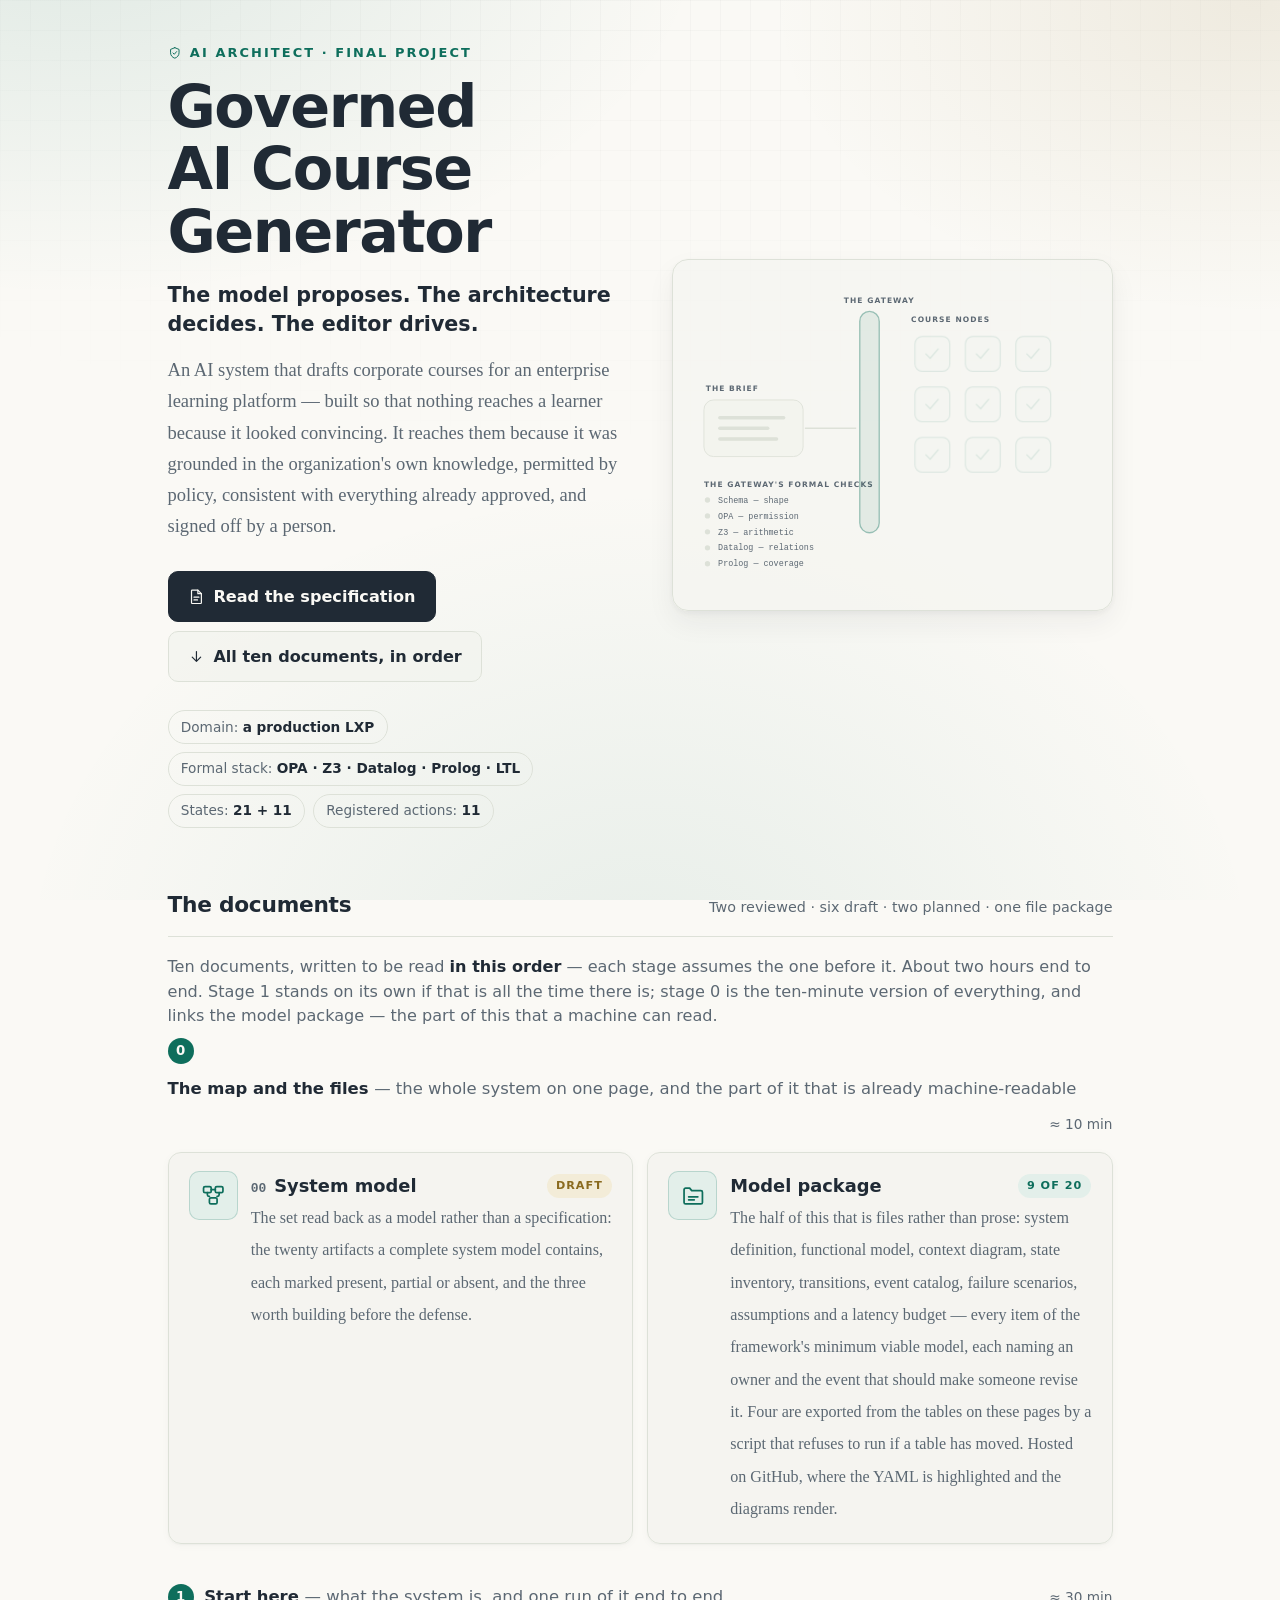
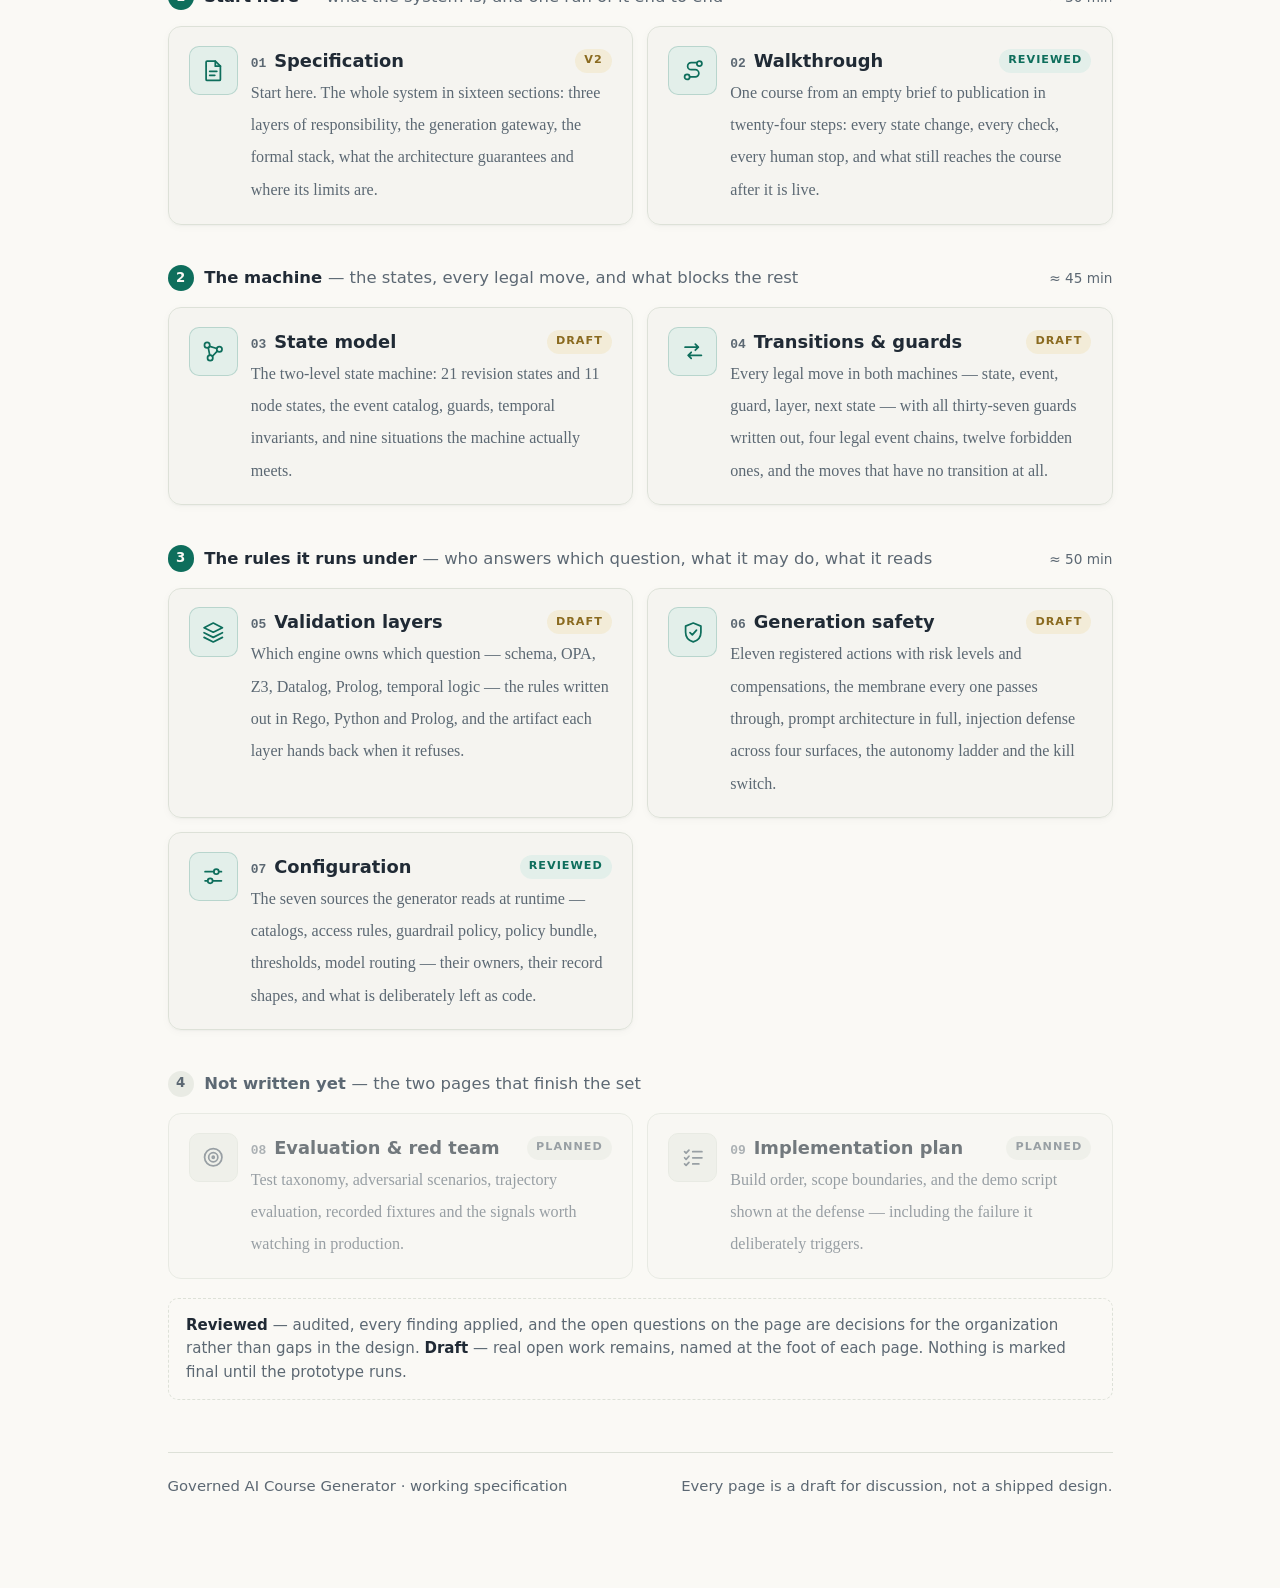
==== index.html @ 716f3899 "feat: complete the minimum viable system model Rewrites the two artifacts that answered the wrong qu" ====
<!doctype html>
<html lang="en">
<head>
<meta charset="utf-8">
<meta name="viewport" content="width=device-width, initial-scale=1">
<title>Governed AI Course Generator</title>
<meta name="description" content="A governed AI course generator for an enterprise learning platform. The model proposes, the architecture decides, the editor drives — specification, state model, validation layers and generation safety.">
<meta property="og:title" content="Governed AI Course Generator">
<meta property="og:description" content="The model proposes. The architecture decides. The editor drives.">
<meta property="og:type" content="website">
<link rel="icon" href="data:image/svg+xml,<svg xmlns=%22http://www.w3.org/2000/svg%22 viewBox=%220 0 100 100%22><text y=%22.9em%22 font-size=%2290%22>&#128737;</text></svg>">
<link rel="stylesheet" href="spec.css?v=3">
</head>
<body>

<svg class="sprite" aria-hidden="true" focusable="false" xmlns="http://www.w3.org/2000/svg">
  <defs>
    <symbol id="i-spec" viewBox="0 0 24 24"><path d="M6 3h8l5 5v13a1 1 0 0 1-1 1H6a1 1 0 0 1-1-1V4a1 1 0 0 1 1-1z"/><path d="M14 3v5h5"/><path d="M8.5 13h7M8.5 17h5"/></symbol>
    <symbol id="i-states" viewBox="0 0 24 24"><circle cx="6" cy="6" r="2.6"/><circle cx="18" cy="10" r="2.6"/><circle cx="9" cy="18.5" r="2.6"/><path d="M8.5 7.3 15.5 9.3M7.1 8.5l1.5 7.5M15.9 11.9 11.2 16.9"/></symbol>
    <symbol id="i-walk" viewBox="0 0 24 24"><circle cx="6" cy="18.5" r="2.5"/><circle cx="18" cy="5.5" r="2.5"/><path d="M8.5 18.5H14a3.5 3.5 0 0 0 0-7h-4a3.5 3.5 0 0 1 0-7h5.5"/></symbol>
    <symbol id="i-config" viewBox="0 0 24 24"><path d="M4 7.5h8.5M17.5 7.5H20M4 16.5h2.5M11.5 16.5H20"/><circle cx="15" cy="7.5" r="2.4"/><circle cx="9" cy="16.5" r="2.4"/></symbol>
    <symbol id="i-transitions" viewBox="0 0 24 24"><path d="M4 8h13M14 5l3 3-3 3"/><path d="M20 16H7M10 13l-3 3 3 3"/></symbol>
    <symbol id="i-layers" viewBox="0 0 24 24"><path d="M12 3 3 7.5l9 4.5 9-4.5L12 3z"/><path d="m3 12.5 9 4.5 9-4.5"/><path d="m3 17 9 4.5 9-4.5"/></symbol>
    <symbol id="i-safety" viewBox="0 0 24 24"><path d="M12 3l7.5 3v6c0 4.5-3.1 8.2-7.5 9.5C7.6 20.2 4.5 16.5 4.5 12V6L12 3z"/><path d="m8.8 12.3 2.3 2.3 4.1-4.7"/></symbol>
    <symbol id="i-eval" viewBox="0 0 24 24"><circle cx="12" cy="12" r="8.5"/><circle cx="12" cy="12" r="4.5"/><circle cx="12" cy="12" r="1"/></symbol>
    <symbol id="i-model" viewBox="0 0 24 24"><rect x="2.5" y="3.5" width="7.5" height="6" rx="1.5"/><rect x="14" y="3.5" width="7.5" height="6" rx="1.5"/><rect x="8.25" y="14.5" width="7.5" height="6" rx="1.5"/><path d="M10 6.5h4M6.25 9.5v2a1.5 1.5 0 0 0 1.5 1.5h.5M17.75 9.5v2a1.5 1.5 0 0 1-1.5 1.5h-.5"/></symbol>
    <symbol id="i-package" viewBox="0 0 24 24"><path d="M3 6.5a1.5 1.5 0 0 1 1.5-1.5h4l2 2.5h9a1.5 1.5 0 0 1 1.5 1.5v10a1.5 1.5 0 0 1-1.5 1.5h-15A1.5 1.5 0 0 1 3 19z"/><path d="M7.5 13.5h9M7.5 16.5h5.5"/></symbol>
    <symbol id="i-plan" viewBox="0 0 24 24"><path d="M3.5 6.5 5 8l2.8-3M3.5 12.5 5 14l2.8-3M3.5 18.5 5 20l2.8-3"/><path d="M11.5 6.5h9M11.5 12.5h9M11.5 18.5h6"/></symbol>
    <symbol id="i-home" viewBox="0 0 24 24"><path d="M4 10.5 12 4l8 6.5"/><path d="M6.5 9.6V20h11V9.6"/></symbol>
    <symbol id="i-toc" viewBox="0 0 24 24"><path d="M4 6h16M4 12h16M4 18h10"/></symbol>
    <symbol id="i-copy" viewBox="0 0 24 24"><rect x="9" y="9" width="11" height="11" rx="2"/><path d="M5 15H4a1 1 0 0 1-1-1V4a1 1 0 0 1 1-1h10a1 1 0 0 1 1 1v1"/></symbol>
    <symbol id="i-link" viewBox="0 0 24 24"><path d="M10 13.5a4 4 0 0 0 5.7 0l2.6-2.6a4 4 0 0 0-5.7-5.7l-1.5 1.5"/><path d="M14 10.5a4 4 0 0 0-5.7 0l-2.6 2.6a4 4 0 0 0 5.7 5.7l1.5-1.5"/></symbol>
    <symbol id="i-expand" viewBox="0 0 24 24"><path d="M9 4H4v5M15 4h5v5M15 20h5v-5M9 20H4v-5"/></symbol>
    <symbol id="i-close" viewBox="0 0 24 24"><path d="M6 6l12 12M18 6L6 18"/></symbol>
    <symbol id="i-top" viewBox="0 0 24 24"><path d="M12 19V6M6 12l6-6 6 6"/></symbol>
    <symbol id="i-down" viewBox="0 0 24 24"><path d="M12 5v14M6 13l6 6 6-6"/></symbol>
  </defs>
</svg>

<div class="progress" role="presentation"></div>
<button type="button" class="to-top" aria-label="Back to top"><svg class="ico" aria-hidden="true"><use href="#i-top"></use></svg></button>

<div class="cover">

  <div class="cover-hero">
    <div>
      <div class="cover-eyebrow"><svg class="ico" aria-hidden="true"><use href="#i-safety"></use></svg> AI Architect · Final project</div>
      <h1>Governed AI Course Generator</h1>
      <p class="cover-lede">The model proposes. The architecture decides. The editor drives.</p>
      <p class="cover-sub">An AI system that drafts corporate courses for an enterprise learning platform — built so that nothing reaches a learner because it looked convincing. It reaches them because it was grounded in the organization's own knowledge, permitted by policy, consistent with everything already approved, and signed off by a person.</p>

      <div class="cta-row">
        <a class="cta primary" href="specification.html">
          <svg class="ico" aria-hidden="true"><use href="#i-spec"></use></svg>
          Read the specification
        </a>
        <a class="cta" href="#documents">
          <svg class="ico" aria-hidden="true"><use href="#i-down"></use></svg>
          All ten documents, in order
        </a>
      </div>

      <div class="cover-facts">
        <span>Domain: <b>a production LXP</b></span>
        <span>Formal stack: <b>OPA · Z3 · Datalog · Prolog · LTL</b></span>
        <span>States: <b>21 + 11</b></span>
        <span>Registered actions: <b>11</b></span>
      </div>
    </div>

    <!-- The system in one picture: a brief crosses the generation gateway,
         nine nodes resolve, a person signs, the course ships. The second
         pulse is a refusal bouncing off the gateway — in a governed system
         that is the normal case, not the exception. -->
    <div class="stage">
      <svg viewBox="0 0 460 360" role="img" aria-label="A brief passes through the generation gateway; nine course nodes are checked and approved; an editor signs off and the course is published. A second request is refused at the gateway and turned back.">

        <text class="s-label" x="20" y="130">The brief</text>
        <rect class="s-panel" x="18" y="140" width="112" height="64" rx="11"/>
        <rect class="s-rule" x="34" y="158" width="76" height="4" rx="2"/>
        <rect class="s-rule" x="34" y="170" width="58" height="4" rx="2"/>
        <rect class="s-rule" x="34" y="182" width="68" height="4" rx="2"/>

        <path class="s-line" d="M132 172 H190"/>

        <text class="s-label" x="18" y="238">The gateway's formal checks</text>
        <g class="checks">
          <circle class="chk-dot" cx="22" cy="253" r="3" style="animation-delay:0s"/>
          <text class="s-item" x="34" y="256">Schema — shape</text>
          <circle class="chk-dot" cx="22" cy="271" r="3" style="animation-delay:.12s"/>
          <text class="s-item" x="34" y="274">OPA — permission</text>
          <circle class="chk-dot" cx="22" cy="289" r="3" style="animation-delay:.24s"/>
          <text class="s-item" x="34" y="292">Z3 — arithmetic</text>
          <circle class="chk-dot" cx="22" cy="307" r="3" style="animation-delay:.36s"/>
          <text class="s-item" x="34" y="310">Datalog — relations</text>
          <circle class="chk-dot" cx="22" cy="325" r="3" style="animation-delay:.48s"/>
          <text class="s-item" x="34" y="328">Prolog — coverage</text>
        </g>

        <text class="s-label" x="176" y="30">The gateway</text>
        <rect class="membrane" x="194" y="40" width="22" height="250" rx="11"/>
        <rect class="scan" x="197" y="43" width="16" height="32" rx="8"/>
        <rect class="refuse-flash" x="194" y="40" width="22" height="250" rx="11"/>
        <circle class="pulse" cx="136" cy="172" r="5"/>
        <circle class="pulse-back" cx="136" cy="172" r="5"/>

        <text class="s-label" x="252" y="52">Course nodes</text>

        <g class="node" style="animation-delay:0s">
          <rect class="cell" x="252" y="64" width="48" height="48" rx="10"/>
          <path class="tick-mark" d="M267 88 l6 6 l11 -13"/>
        </g>
        <g class="node" style="animation-delay:.22s">
          <rect class="cell" x="309" y="64" width="48" height="48" rx="10"/>
          <path class="tick-mark" d="M324 88 l6 6 l11 -13"/>
        </g>
        <g class="node" style="animation-delay:.44s">
          <rect class="cell" x="366" y="64" width="48" height="48" rx="10"/>
          <path class="tick-mark" d="M381 88 l6 6 l11 -13"/>
        </g>
        <g class="node" style="animation-delay:.66s">
          <rect class="cell" x="252" y="121" width="48" height="48" rx="10"/>
          <path class="tick-mark" d="M267 145 l6 6 l11 -13"/>
        </g>
        <g class="node" style="animation-delay:.88s">
          <rect class="cell" x="309" y="121" width="48" height="48" rx="10"/>
          <path class="tick-mark" d="M324 145 l6 6 l11 -13"/>
        </g>
        <g class="node" style="animation-delay:1.1s">
          <rect class="cell" x="366" y="121" width="48" height="48" rx="10"/>
          <path class="tick-mark" d="M381 145 l6 6 l11 -13"/>
        </g>
        <g class="node" style="animation-delay:1.32s">
          <rect class="cell" x="252" y="178" width="48" height="48" rx="10"/>
          <path class="tick-mark" d="M267 202 l6 6 l11 -13"/>
        </g>
        <g class="node" style="animation-delay:1.54s">
          <rect class="cell" x="309" y="178" width="48" height="48" rx="10"/>
          <path class="tick-mark" d="M324 202 l6 6 l11 -13"/>
        </g>
        <g class="node" style="animation-delay:1.76s">
          <rect class="cell" x="366" y="178" width="48" height="48" rx="10"/>
          <path class="tick-mark" d="M381 202 l6 6 l11 -13"/>
        </g>

        <g class="signoff">
          <rect class="cell wait" x="252" y="246" width="140" height="30" rx="10"/>
          <path class="wait-mark" d="M267 261 h11"/>
          <text class="s-label" x="286" y="264" style="fill:#8A6A1F">Editor signs</text>
        </g>

        <g class="shipped">
          <rect class="pill" x="252" y="292" width="164" height="34" rx="17"/>
          <text class="pill-text" x="276" y="314">PUBLISHED</text>
        </g>
      </svg>
    </div>
  </div>

  <div class="cover-menu" id="documents">
    <div class="menu-head">
      <h2>The documents</h2>
      <span class="count">Two reviewed · six draft · two planned · one file package</span>
    </div>

    <p class="menu-intro">
      Ten documents, written to be read <b>in this order</b> — each stage assumes the
      one before it. About two hours end to end. Stage&nbsp;1 stands on its own if that
      is all the time there is; stage&nbsp;0 is the ten-minute version of everything, and
      links the model package — the part of this that a machine can read.
    </p>

    <div class="menu-grid">
      <div class="stage-head">
        <span class="sh-n">0</span>
        <span class="sh-t">The map and the files <em>— the whole system on one page, and the part of it that is already machine-readable</em></span>
        <span class="sh-time">≈ 10 min</span>
      </div>

      <a class="menu-card" href="modeling.html">
        <span class="mk-icon"><svg class="ico" aria-hidden="true"><use href="#i-model"></use></svg></span>
        <span>
          <span class="mk-title"><span class="mk-name"><span class="mk-n">00</span>System model</span> <span class="status draft">draft</span></span>
          <span class="mk-desc">The set read back as a model rather than a specification: the twenty artifacts a complete system model contains, each marked present, partial or absent, and the three worth building before the defense.</span>
        </span>
      </a>


      <a class="menu-card" href="https://github.com/Magru/governed-ai-course-generator/tree/main/model">
        <span class="mk-icon"><svg class="ico" aria-hidden="true"><use href="#i-package"></use></svg></span>
        <span>
          <span class="mk-title"><span class="mk-name">Model package</span> <span class="status reviewed">9 of 20</span></span>
          <span class="mk-desc">The half of this that is files rather than prose: system definition, functional model, context diagram, state inventory, transitions, event catalog, failure scenarios, assumptions and a latency budget — every item of the framework's minimum viable model, each naming an owner and the event that should make someone revise it. Four are exported from the tables on these pages by a script that refuses to run if a table has moved. Hosted on GitHub, where the YAML is highlighted and the diagrams render.</span>
        </span>
      </a>

      <div class="stage-head">
        <span class="sh-n">1</span>
        <span class="sh-t">Start here <em>— what the system is, and one run of it end to end</em></span>
        <span class="sh-time">≈ 30 min</span>
      </div>

      <a class="menu-card" href="specification.html">
        <span class="mk-icon"><svg class="ico" aria-hidden="true"><use href="#i-spec"></use></svg></span>
        <span>
          <span class="mk-title"><span class="mk-name"><span class="mk-n">01</span>Specification</span> <span class="status draft">v2</span></span>
          <span class="mk-desc">Start here. The whole system in sixteen sections: three layers of responsibility, the generation gateway, the formal stack, what the architecture guarantees and where its limits are.</span>
        </span>
      </a>

      <a class="menu-card" href="walkthrough.html">
        <span class="mk-icon"><svg class="ico" aria-hidden="true"><use href="#i-walk"></use></svg></span>
        <span>
          <span class="mk-title"><span class="mk-name"><span class="mk-n">02</span>Walkthrough</span> <span class="status reviewed">reviewed</span></span>
          <span class="mk-desc">One course from an empty brief to publication in twenty-four steps: every state change, every check, every human stop, and what still reaches the course after it is live.</span>
        </span>
      </a>

      <div class="stage-head">
        <span class="sh-n">2</span>
        <span class="sh-t">The machine <em>— the states, every legal move, and what blocks the rest</em></span>
        <span class="sh-time">≈ 45 min</span>
      </div>

      <a class="menu-card" href="states.html">
        <span class="mk-icon"><svg class="ico" aria-hidden="true"><use href="#i-states"></use></svg></span>
        <span>
          <span class="mk-title"><span class="mk-name"><span class="mk-n">03</span>State model</span> <span class="status draft">draft</span></span>
          <span class="mk-desc">The two-level state machine: 21 revision states and 11 node states, the event catalog, guards, temporal invariants, and nine situations the machine actually meets.</span>
        </span>
      </a>

      <a class="menu-card" href="transitions.html">
        <span class="mk-icon"><svg class="ico" aria-hidden="true"><use href="#i-transitions"></use></svg></span>
        <span>
          <span class="mk-title"><span class="mk-name"><span class="mk-n">04</span>Transitions &amp; guards</span> <span class="status draft">draft</span></span>
          <span class="mk-desc">Every legal move in both machines — state, event, guard, layer, next state — with all thirty-seven guards written out, four legal event chains, twelve forbidden ones, and the moves that have no transition at all.</span>
        </span>
      </a>

      <div class="stage-head">
        <span class="sh-n">3</span>
        <span class="sh-t">The rules it runs under <em>— who answers which question, what it may do, what it reads</em></span>
        <span class="sh-time">≈ 50 min</span>
      </div>

      <a class="menu-card" href="layers.html">
        <span class="mk-icon"><svg class="ico" aria-hidden="true"><use href="#i-layers"></use></svg></span>
        <span>
          <span class="mk-title"><span class="mk-name"><span class="mk-n">05</span>Validation layers</span> <span class="status draft">draft</span></span>
          <span class="mk-desc">Which engine owns which question — schema, OPA, Z3, Datalog, Prolog, temporal logic — the rules written out in Rego, Python and Prolog, and the artifact each layer hands back when it refuses.</span>
        </span>
      </a>

      <a class="menu-card" href="safety.html">
        <span class="mk-icon"><svg class="ico" aria-hidden="true"><use href="#i-safety"></use></svg></span>
        <span>
          <span class="mk-title"><span class="mk-name"><span class="mk-n">06</span>Generation safety</span> <span class="status draft">draft</span></span>
          <span class="mk-desc">Eleven registered actions with risk levels and compensations, the membrane every one passes through, prompt architecture in full, injection defense across four surfaces, the autonomy ladder and the kill switch.</span>
        </span>
      </a>

      <a class="menu-card" href="configuration.html">
        <span class="mk-icon"><svg class="ico" aria-hidden="true"><use href="#i-config"></use></svg></span>
        <span>
          <span class="mk-title"><span class="mk-name"><span class="mk-n">07</span>Configuration</span> <span class="status reviewed">reviewed</span></span>
          <span class="mk-desc">The seven sources the generator reads at runtime — catalogs, access rules, guardrail policy, policy bundle, thresholds, model routing — their owners, their record shapes, and what is deliberately left as code.</span>
        </span>
      </a>

      <div class="stage-head later">
        <span class="sh-n">4</span>
        <span class="sh-t">Not written yet <em>— the two pages that finish the set</em></span>
      </div>

      <div class="menu-card soon">
        <span class="mk-icon"><svg class="ico" aria-hidden="true"><use href="#i-eval"></use></svg></span>
        <span>
          <span class="mk-title"><span class="mk-name"><span class="mk-n">08</span>Evaluation &amp; red team</span> <span class="status planned">planned</span></span>
          <span class="mk-desc">Test taxonomy, adversarial scenarios, trajectory evaluation, recorded fixtures and the signals worth watching in production.</span>
        </span>
      </div>

      <div class="menu-card soon">
        <span class="mk-icon"><svg class="ico" aria-hidden="true"><use href="#i-plan"></use></svg></span>
        <span>
          <span class="mk-title"><span class="mk-name"><span class="mk-n">09</span>Implementation plan</span> <span class="status planned">planned</span></span>
          <span class="mk-desc">Build order, scope boundaries, and the demo script shown at the defense — including the failure it deliberately triggers.</span>
        </span>
      </div>
    </div>

    <p class="menu-legend">
      <b>Reviewed</b> — audited, every finding applied, and the open questions on the page
      are decisions for the organization rather than gaps in the design.
      <b>Draft</b> — real open work remains, named at the foot of each page.
      Nothing is marked final until the prototype runs.
    </p>

    <p class="cover-foot">
      <span>Governed AI Course Generator · working specification</span>
      <span>Every page is a draft for discussion, not a shipped design.</span>
    </p>
  </div>

</div>

<script src="spec.js?v=3" defer></script>
</body>
</html>
---- spec.css ----
/* ===========================================================================
   Governed AI Course Generator — shared stylesheet for the specification set.

   One file for every page in the series. Page-specific rules stay in the
   inline <style> block each page carries in its body: that block comes after
   this file in document order, so it still wins on the cascade.

   Deliberately single-theme: these documents always render light (paper).
   =========================================================================== */

:root, :root[data-theme="dark"], :root[data-theme="light"] {
  color-scheme: light;

  --paper: #FAF9F5;
  --ink: #202A35;
  --muted: #5C6873;
  --hairline: #DDE1D8;
  --accent: #0E6E5C;
  --accent-soft: #E3EFEA;
  --blocked: #A6512B;
  --blocked-soft: #F4E7DD;
  --hitl: #8A6A1F;
  --hitl-soft: #F3ECD8;
  --panel: #F2F3EE;
  --code-bg: #EDEFE8;
  --diagram-bg: #F4F5F0;

  --sans: "Avenir Next", "Segoe UI", -apple-system, system-ui, sans-serif;
  --serif: Charter, "Bitstream Charter", "Iowan Old Style", Georgia, serif;
  --mono: ui-monospace, "SF Mono", Menlo, Consolas, monospace;

  /* Prose measure stays near 90 characters — widening it further would make
     reading worse, not better. What actually gains room is --wide, which
     tables, diagrams and code blocks bleed out to. */
  --measure: 47rem;
  --wide: 47rem;
  --shadow-sm: 0 1px 2px rgba(32, 42, 53, 0.04), 0 2px 8px rgba(32, 42, 53, 0.03);
  --shadow-md: 0 2px 6px rgba(32, 42, 53, 0.05), 0 12px 28px rgba(32, 42, 53, 0.06);
}

@media (min-width: 1120px) { :root { --wide: 54rem; } }
@media (min-width: 1500px) { :root { --wide: 60rem; } }

/* One lever raises every rem-sized rule on the page, including the
   page-specific blocks this file does not own. */
html { font-size: 17.5px; scroll-behavior: smooth; }
@media (max-width: 720px) { html { font-size: 16.5px; } }
@media (prefers-reduced-motion: reduce) { html { scroll-behavior: auto; } }

body {
  background: var(--paper);
  color: var(--ink);
  font-family: var(--serif);
  font-size: 1.1rem;
  line-height: 1.68;
  margin: 0;
  -webkit-font-smoothing: antialiased;
}

/* ---- page background --------------------------------------------------- */
/* Two fixed pseudo-elements rather than background-attachment: fixed, which
   repaints the whole gradient stack on every scroll frame. */
body::before {
  content: ""; position: fixed; inset: 0; z-index: -2; pointer-events: none;
  background:
    radial-gradient(58rem 34rem at 6% -8%,  rgba(14, 110, 92, 0.11), transparent 62%),
    radial-gradient(46rem 30rem at 98% 0%,  rgba(138, 106, 31, 0.10), transparent 60%),
    radial-gradient(54rem 42rem at 50% 108%, rgba(14, 110, 92, 0.08), transparent 66%),
    var(--paper);
}
body::after {
  content: ""; position: fixed; inset: 0; z-index: -1; pointer-events: none;
  background-image:
    linear-gradient(rgba(32, 42, 53, 0.030) 1px, transparent 1px),
    linear-gradient(90deg, rgba(32, 42, 53, 0.030) 1px, transparent 1px);
  background-size: 30px 30px;
  -webkit-mask-image: radial-gradient(120% 78% at 50% -6%, #000 0%, transparent 74%);
  mask-image: radial-gradient(120% 78% at 50% -6%, #000 0%, transparent 74%);
}

/* ---- layout ------------------------------------------------------------ */
.wrap { max-width: var(--measure); margin: 0 auto; padding: 2.2rem 1.4rem 6rem; }

/* .wrap-wide is left as a plain section — see the bleed rule at the end of
   this file for how tables and diagrams get their extra room. */

h1, h2, h3, .sans { font-family: var(--sans); }
h1 { font-size: 2.5rem; font-weight: 700; letter-spacing: -0.02em; line-height: 1.12; margin: 0.7rem 0 1rem; text-wrap: balance; }
h2 { font-size: 1.5rem; font-weight: 650; letter-spacing: -0.012em; margin: 0 0 1rem; text-wrap: balance; }
h3 { font-size: 1.1rem; font-weight: 650; margin: 1.6rem 0 0.55rem; }
p { margin: 0 0 1.05rem; }
section { margin-top: 3.6rem; }
section[id] { scroll-margin-top: 4rem; }

.eyebrow {
  font-family: var(--sans);
  font-size: 0.74rem; font-weight: 650; letter-spacing: 0.14em; text-transform: uppercase;
  color: var(--accent); margin-bottom: 0.45rem;
  display: flex; align-items: center; gap: 0.45rem;
}
.kicker { color: var(--muted); font-size: 1.12rem; margin-bottom: 1.5rem; }

.meta-row { display: flex; flex-wrap: wrap; gap: 0.5rem; margin: 1.4rem 0 0; }
.meta-chip {
  font-family: var(--sans);
  font-size: 0.8rem; font-weight: 550; color: var(--muted);
  border: 1px solid var(--hairline); border-radius: 999px; padding: 0.32rem 0.8rem;
  background: rgba(242, 243, 238, 0.78);
}
.meta-chip b { color: var(--ink); font-weight: 650; }

.thesis {
  border-left: 3px solid var(--accent);
  background: var(--accent-soft);
  padding: 1rem 1.2rem; border-radius: 0 10px 10px 0;
  margin: 1.5rem 0;
  box-shadow: var(--shadow-sm);
}
.thesis p { margin: 0; }
.thesis p + p { margin-top: 0.65rem; }
.thesis.warn { border-left-color: var(--blocked); background: var(--blocked-soft); }

/* ---- icons ------------------------------------------------------------- */
.sprite { position: absolute; width: 0; height: 0; overflow: hidden; }
.ico {
  width: 1.05em; height: 1.05em; flex: none;
  fill: none; stroke: currentColor; stroke-width: 1.7;
  stroke-linecap: round; stroke-linejoin: round;
  vertical-align: -0.14em;
}
.ico-lg { width: 1.5rem; height: 1.5rem; stroke-width: 1.5; }

/* ---- series navigation ------------------------------------------------- */
/* Sticky on every width: it is the primary way between the eight documents. */
.series {
  position: sticky; top: 0; z-index: 30;
  display: flex; flex-wrap: wrap; gap: 0.25rem; align-items: center;
  font-family: var(--sans); font-size: 0.8rem;
  /* Tracks the widened content column rather than the prose column, so the
     bar is never visibly narrower than the tables underneath it. */
  width: var(--wide);
  margin: -2.2rem calc((var(--measure) - var(--wide)) / 2) 2rem;
  padding: 0.55rem 1rem;
  border-bottom: 1px solid var(--hairline);
  background: rgba(250, 249, 245, 0.86);
  -webkit-backdrop-filter: saturate(1.5) blur(12px);
  backdrop-filter: saturate(1.5) blur(12px);
}
@media (max-width: 1119px) { .series { width: auto; margin-left: -1.4rem; margin-right: -1.4rem; padding-left: 1.4rem; padding-right: 1.4rem; } }
/* The strip is self-evidently a menu; a label would cost it a whole row and
   push the seven chips onto two. */
.series .series-label { display: none; }
.series a, .series .here, .series .soon {
  display: inline-flex; align-items: center; gap: 0.36rem;
  padding: 0.32rem 0.6rem; border-radius: 8px;
  border: 1px solid transparent; text-decoration: none; white-space: nowrap;
  transition: background-color 0.16s ease, color 0.16s ease, border-color 0.16s ease;
}
.series a { color: var(--muted); }
.series a:hover { background: var(--accent-soft); color: var(--accent); border-color: rgba(14, 110, 92, 0.22); }
.series a:focus-visible { outline: 2px solid var(--accent); outline-offset: 2px; }
.series .here { background: var(--ink); color: var(--paper); font-weight: 650; }
.series .here .ico { stroke: var(--paper); }
.series .soon { color: var(--muted); opacity: 0.6; }
@media (max-width: 720px) {
  .series { gap: 0.2rem; font-size: 0.76rem; overflow-x: auto; flex-wrap: nowrap; }
  .series .series-label { display: none; }
}
@media (prefers-reduced-motion: reduce) { .series a { transition: none; } }

/* ---- drill-down menu (index) ------------------------------------------- */
.drill { margin: 2.6rem 0 0; }
.drill-title {
  font-family: var(--sans);
  font-size: 0.74rem; font-weight: 650; letter-spacing: 0.14em; text-transform: uppercase;
  color: var(--muted); margin-bottom: 0.9rem;
}
.drill-grid { display: grid; grid-template-columns: repeat(2, 1fr); gap: 0.8rem; }
@media (max-width: 760px) { .drill-grid { grid-template-columns: 1fr; } }
.card {
  position: relative; overflow: hidden;
  border: 1px solid var(--hairline); border-radius: 12px;
  background: rgba(242, 243, 238, 0.72);
  padding: 1rem 1.1rem; display: block; text-decoration: none; color: var(--ink);
  box-shadow: var(--shadow-sm);
  transition: transform 0.18s ease, border-color 0.18s ease, box-shadow 0.18s ease, background-color 0.18s ease;
}
a.card:hover {
  border-color: var(--accent); background: var(--accent-soft);
  transform: translateY(-2px); box-shadow: var(--shadow-md);
}
a.card:focus-visible { outline: 2px solid var(--accent); outline-offset: 3px; }
.card .card-title {
  font-family: var(--sans);
  font-weight: 650; font-size: 1rem;
  display: flex; justify-content: space-between; gap: 0.6rem; align-items: center;
}
.card .card-title .ico { color: var(--accent); }
.card .card-name { display: inline-flex; align-items: center; gap: 0.5rem; }
.card .card-desc { font-size: 0.92rem; color: var(--muted); line-height: 1.54; margin-top: 0.35rem; display: block; }
@media (prefers-reduced-motion: reduce) { .card { transition: none; } a.card:hover { transform: none; } }

.status {
  font-family: var(--sans);
  font-size: 0.64rem; font-weight: 700; letter-spacing: 0.09em; text-transform: uppercase;
  padding: 0.15rem 0.52rem; border-radius: 999px; white-space: nowrap;
}
.status.draft { background: var(--hitl-soft); color: var(--hitl); }
.status.planned { background: #E9EBE4; color: var(--muted); }
/* Audited, findings applied, open questions are decisions rather than gaps.
   Deliberately not "final" — that waits on the prototype. */
.status.reviewed { background: var(--accent-soft); color: var(--accent); }

.drill-soon {
  font-size: 0.9rem; color: var(--muted); line-height: 1.6;
  margin: 0.9rem 0 0; padding-top: 0.9rem; border-top: 1px dashed var(--hairline);
}
.drill-soon b { color: var(--ink); font-weight: 650; }

/* ---- table of contents ------------------------------------------------- */
nav.toc {
  margin-top: 2.8rem; padding: 1.2rem 1.3rem;
  border: 1px solid var(--hairline); border-radius: 12px;
  background: rgba(242, 243, 238, 0.72);
  box-shadow: var(--shadow-sm);
}
nav.toc .toc-title {
  font-family: var(--sans);
  font-size: 0.74rem; font-weight: 650; letter-spacing: 0.14em; text-transform: uppercase;
  color: var(--muted); margin-bottom: 0.75rem;
  display: flex; align-items: center; gap: 0.45rem;
}
nav.toc ol { columns: 2; column-gap: 2.2rem; margin: 0; padding: 0 0 0 1.2rem; font-size: 0.96rem; }
nav.toc li { margin-bottom: 0.36rem; break-inside: avoid; }
nav.toc a { color: var(--ink); text-decoration: none; border-bottom: 1px solid var(--hairline); }
nav.toc a:hover { color: var(--accent); border-color: var(--accent); }
@media (max-width: 620px) { nav.toc ol { columns: 1; } }

/* ---- lists ------------------------------------------------------------- */
ul.risks, ul.plain { padding-left: 1.25rem; margin: 0 0 1.05rem; }
ul.risks li, ul.plain li { margin-bottom: 0.48rem; }
ol.steps { padding-left: 1.35rem; margin: 0 0 1.05rem; }
ol.steps li { margin-bottom: 0.58rem; }

.principles { list-style: none; padding: 0; margin: 1.4rem 0; counter-reset: pr; }
.principles li {
  position: relative; padding: 0.8rem 0 0.8rem 2.6rem; border-bottom: 1px solid var(--hairline);
  counter-increment: pr;
}
.principles li:last-child { border-bottom: none; }
.principles li::before {
  content: counter(pr);
  position: absolute; left: 0; top: 0.85rem;
  font-family: var(--sans);
  font-size: 0.8rem; font-weight: 650; color: var(--accent);
  width: 1.8rem; height: 1.8rem; border: 1px solid var(--hairline); border-radius: 999px;
  display: flex; align-items: center; justify-content: center;
  background: var(--accent-soft);
}

.questions { padding-left: 1.35rem; margin: 0; }
.questions li { margin-bottom: 0.7rem; }

/* ---- code -------------------------------------------------------------- */
strong { font-weight: 650; }
code {
  font-family: var(--mono);
  font-size: 0.86em; background: var(--code-bg);
  padding: 0.1em 0.38em; border-radius: 4px;
}

.formula {
  font-family: var(--mono);
  font-size: 0.86rem; background: var(--code-bg); border: 1px solid var(--hairline);
  border-radius: 10px; padding: 1rem 1.1rem; overflow-x: auto; margin: 0.6rem 0 1.05rem;
  line-height: 1.9;
}

/* ---- three-layer / phase cards ----------------------------------------- */
.layers { display: grid; grid-template-columns: repeat(3, 1fr); gap: 0.85rem; margin: 1.5rem 0; }
@media (max-width: 760px) { .layers { grid-template-columns: 1fr; } }
.layer {
  border: 1px solid var(--hairline); border-radius: 12px;
  background: rgba(242, 243, 238, 0.72);
  padding: 1.05rem 1.1rem; border-top-width: 3px; border-top-style: solid;
  box-shadow: var(--shadow-sm);
}
.layer .ly-label {
  font-family: var(--sans);
  font-size: 0.72rem; font-weight: 650; letter-spacing: 0.12em; text-transform: uppercase;
  margin-bottom: 0.4rem;
  display: flex; align-items: center; gap: 0.4rem;
}
.layer h3 { margin: 0 0 0.45rem; font-size: 1.04rem; }
.layer p { font-size: 0.94rem; color: var(--muted); margin: 0; line-height: 1.55; }
.layer .ly-ex { font-size: 0.88rem; color: var(--muted); border-top: 1px dashed var(--hairline); padding-top: 0.6rem; margin-top: 0.65rem; font-style: italic; }
.layer.formal { border-top-color: var(--accent); }
.layer.formal .ly-label { color: var(--accent); }
.layer.managed { border-top-color: var(--blocked); }
.layer.managed .ly-label { color: var(--blocked); }
.layer.human { border-top-color: var(--hitl); }
.layer.human .ly-label { color: var(--hitl); }

.phases { display: grid; grid-template-columns: repeat(3, 1fr); gap: 0.85rem; margin: 1.5rem 0; }
@media (max-width: 760px) { .phases { grid-template-columns: 1fr; } }
.phase {
  border: 1px solid var(--hairline); border-radius: 12px;
  background: rgba(242, 243, 238, 0.72);
  padding: 1.05rem 1.1rem;
  box-shadow: var(--shadow-sm);
}
.phase .ph-label {
  font-family: var(--sans);
  font-size: 0.72rem; font-weight: 650; letter-spacing: 0.12em; text-transform: uppercase;
  color: var(--accent); margin-bottom: 0.4rem;
}
.phase h3 { margin: 0 0 0.45rem; font-size: 1.04rem; }
.phase p { font-size: 0.94rem; color: var(--muted); margin: 0; line-height: 1.55; }

/* ---- tables ------------------------------------------------------------ */
.table-scroll {
  overflow-x: auto; margin: 1.3rem 0;
  border: 1px solid var(--hairline); border-radius: 12px;
  background: rgba(250, 249, 245, 0.6);
  box-shadow: var(--shadow-sm);
}
table { border-collapse: collapse; width: 100%; font-size: 0.94rem; min-width: 34rem; }
thead th {
  font-family: var(--sans);
  font-size: 0.72rem; font-weight: 650; letter-spacing: 0.1em; text-transform: uppercase;
  text-align: left; color: var(--muted); background: var(--panel);
  padding: 0.7rem 0.95rem; border-bottom: 1px solid var(--hairline);
}
tbody td { padding: 0.78rem 0.95rem; border-bottom: 1px solid var(--hairline); vertical-align: top; }
tbody tr:last-child td { border-bottom: none; }
tbody tr { transition: background-color 0.12s ease; }
tbody tr:hover { background: rgba(227, 239, 234, 0.5); }
@media (prefers-reduced-motion: reduce) { tbody tr { transition: none; } }

td.state, td.tool {
  font-family: var(--mono);
  font-weight: 600; font-size: 0.84rem; white-space: nowrap; color: var(--accent);
}
td.state.hitl-s { color: var(--hitl); }
td.state.blocked-s { color: var(--blocked); }
td.ev { font-family: var(--mono); font-size: 0.82rem; white-space: nowrap; color: var(--ink); }
td.role { font-weight: 600; min-width: 10rem; }
td small, .muted { color: var(--muted); }

/* ---- diagrams ---------------------------------------------------------- */
.diagram {
  position: relative;
  background: var(--diagram-bg); border: 1px solid var(--hairline); border-radius: 12px;
  padding: 1.1rem; margin: 1.3rem 0; overflow-x: auto;
  box-shadow: var(--shadow-sm);
}
.diagram .caption {
  font-family: var(--sans);
  font-size: 0.76rem; color: #5C6873; letter-spacing: 0.06em; text-transform: uppercase;
  margin-bottom: 0.55rem; font-weight: 600;
}
.diagram pre.mermaid { margin: 0; background: transparent; }
.diagram .edgeLabel,
.diagram .edgeLabel p,
.diagram .edgeLabel span,
.diagram .edgeLabel div {
  color: #202A35 !important;
  background: #F4F5F0 !important;
}
.diagram svg .labelBkg { background: #F4F5F0 !important; }
.diagram svg .edgeLabel rect { fill: #F4F5F0 !important; opacity: 1 !important; }
.diagram svg .flowchart-link { stroke: #8B958F !important; }
.diagram svg .marker { fill: #8B958F !important; stroke: #8B958F !important; }

.legend { display: flex; flex-wrap: wrap; gap: 0.95rem; font-size: 0.84rem; margin-top: 0.65rem;
  font-family: var(--sans); color: #5C6873; }
.dot { display: inline-block; width: 0.7em; height: 0.7em; border-radius: 3px; margin-right: 0.35em; vertical-align: -0.05em; }

/* ---- callout ----------------------------------------------------------- */
.callout {
  border: 1px solid var(--accent); border-radius: 14px;
  background: var(--accent-soft); padding: 1.3rem 1.4rem; margin-top: 3.2rem;
  box-shadow: var(--shadow-sm);
}
.callout .eyebrow { margin-bottom: 0.35rem; }
.callout p { margin: 0 0 0.75rem; }
.callout p:last-child { margin-bottom: 0; }

.footer-note { color: var(--muted); font-size: 0.9rem; margin-top: 2.8rem; text-align: center;
  font-family: var(--sans); }
.footer-note a { color: var(--accent); }

/* ---- sticky section rail (wide screens only) --------------------------- */
/* Positioned from the centre line so it never lands on the widened content
   column: half the viewport, minus half of --wide, minus the rail's own
   reserved width. Tracking --wide rather than a fixed number is what lets the
   rail appear at 1360px, where the content column is still narrow enough to
   leave room for it. */
.rail {
  position: fixed;
  left: max(1rem, calc(50vw - (var(--wide) / 2) - 11rem));
  top: 50%;
  transform: translateY(-50%);
  z-index: 20;
  display: none;
  flex-direction: column;
  gap: 0.16rem;
  font-family: var(--sans);
  padding: 0.4rem 0;
  max-height: 84vh;
  overflow: hidden;
}
.rail a {
  display: flex; align-items: center; gap: 0.55rem;
  text-decoration: none; color: var(--muted);
  padding: 0.17rem 0; border: 0;
}
.rail .tick {
  display: block; width: 0.85rem; height: 2px;
  background: var(--hairline); border-radius: 2px; flex: none;
  transition: width 0.18s ease, background-color 0.18s ease;
}
.rail .lbl {
  font-size: 0.75rem; letter-spacing: 0.02em; white-space: nowrap;
  opacity: 0; transform: translateX(-0.25rem);
  transition: opacity 0.18s ease, transform 0.18s ease;
}
.rail:hover .lbl,
.rail a:focus-visible .lbl,
.rail a.active .lbl { opacity: 1; transform: none; }
.rail a:hover .tick { width: 1.5rem; background: var(--accent); }
.rail a:hover { color: var(--ink); }
.rail a.active .tick { width: 1.5rem; background: var(--accent); }
.rail a.active { color: var(--accent); font-weight: 650; }
.rail a:focus-visible { outline: 2px solid var(--accent); outline-offset: 3px; border-radius: 3px; }
.rail .rail-pages {
  display: flex; flex-direction: column; gap: 0.08rem;
  margin-bottom: 0.6rem; padding-bottom: 0.65rem;
  border-bottom: 1px solid var(--hairline);
}
.rail .rail-pages .rail-cap {
  font-size: 0.62rem; font-weight: 700; letter-spacing: 0.12em; text-transform: uppercase;
  color: var(--muted); margin-bottom: 0.32rem; padding-left: 1.4rem;
}
.rail .rail-pages a { color: var(--accent); font-size: 0.75rem; font-weight: 650; }
.rail .rail-pages a .lbl { opacity: 1; transform: none; }
.rail .rail-pages a .tick { background: var(--accent); opacity: 0.4; }
.rail .rail-pages a:hover .tick { width: 1.5rem; opacity: 1; }
.rail .rail-home {
  margin-bottom: 0.5rem; padding-bottom: 0.55rem;
  border-bottom: 1px solid var(--hairline);
  color: var(--accent); font-size: 0.75rem; font-weight: 650;
}
.rail .rail-home .lbl { opacity: 1; transform: none; }
/* Page links carry their own icon in place of the tick — they navigate away,
   the section links below them do not, and the shape says so. */
.rail .rail-pages a .ico, .rail .rail-home .ico { width: 0.95rem; height: 0.95rem; opacity: 0.65; }
.rail .rail-pages a:hover .ico, .rail .rail-home:hover .ico { opacity: 1; }
@media (min-width: 1360px) { .rail { display: flex; } }
@media (prefers-reduced-motion: reduce) { .rail .tick, .rail .lbl { transition: none; } }

/* ---- reading progress -------------------------------------------------- */
.progress {
  position: fixed; top: 0; left: 0; height: 3px; width: 0;
  background: linear-gradient(90deg, var(--accent), #14907A);
  z-index: 60; pointer-events: none;
  transition: width 0.08s linear;
}
@media (prefers-reduced-motion: reduce) { .progress { transition: none; } }

/* ---- heading anchors --------------------------------------------------- */
.anchor {
  margin-left: 0.45rem; color: var(--muted); opacity: 0;
  border: 0; text-decoration: none;
  transition: opacity 0.15s ease, color 0.15s ease;
}
.anchor .ico { width: 0.72em; height: 0.72em; stroke-width: 2; }
h2:hover .anchor, h3:hover .anchor, .anchor:focus-visible { opacity: 1; }
.anchor:hover { color: var(--accent); }
.anchor.copied { opacity: 1; color: var(--accent); }
@media (max-width: 900px) { .anchor { display: none; } }

/* ---- copy button on code listings -------------------------------------- */
/* Wrapper the script puts around every copyable listing. It carries no box of
   its own — the listing keeps its border and its margins collapse through. */
.copy-host { position: relative; display: block; }
.copy-btn {
  position: absolute; top: 0.5rem; right: 0.5rem; z-index: 2;
  display: inline-flex; align-items: center; gap: 0.32rem;
  font-family: var(--sans); font-size: 0.68rem; font-weight: 650;
  letter-spacing: 0.05em; text-transform: uppercase;
  color: var(--muted); background: rgba(250, 249, 245, 0.9);
  border: 1px solid var(--hairline); border-radius: 7px;
  padding: 0.24rem 0.5rem; cursor: pointer;
  opacity: 0; transition: opacity 0.15s ease, color 0.15s ease, border-color 0.15s ease;
}
.copy-host:hover .copy-btn, .copy-btn:focus-visible { opacity: 1; }
.copy-btn:hover { color: var(--accent); border-color: var(--accent); }
.copy-btn.done { opacity: 1; color: var(--accent); border-color: var(--accent); background: var(--accent-soft); }
@media (prefers-reduced-motion: reduce) { .copy-btn { transition: none; } }

/* ---- diagram zoom ------------------------------------------------------ */
.zoom-btn {
  position: absolute; top: 0.7rem; right: 0.7rem; z-index: 2;
  display: inline-flex; align-items: center; gap: 0.32rem;
  font-family: var(--sans); font-size: 0.68rem; font-weight: 650;
  letter-spacing: 0.05em; text-transform: uppercase;
  color: var(--muted); background: rgba(250, 249, 245, 0.9);
  border: 1px solid var(--hairline); border-radius: 7px;
  padding: 0.24rem 0.5rem; cursor: pointer;
  opacity: 0; transition: opacity 0.15s ease;
}
.diagram:hover .zoom-btn, .zoom-btn:focus-visible { opacity: 1; }
.zoom-btn:hover { color: var(--accent); border-color: var(--accent); }

body.zoom-open { overflow: hidden; }
.zoom-overlay {
  position: fixed; inset: 0; z-index: 100;
  background: rgba(32, 42, 53, 0.55);
  -webkit-backdrop-filter: blur(3px); backdrop-filter: blur(3px);
  display: flex; align-items: center; justify-content: center;
  padding: 2.5rem;
}
.zoom-overlay .zoom-sheet {
  background: var(--diagram-bg); border-radius: 14px; padding: 1.6rem;
  max-width: 92vw; max-height: 88vh; overflow: auto;
  box-shadow: 0 24px 70px rgba(32, 42, 53, 0.35);
}
.zoom-overlay svg { max-width: none !important; height: auto; }
/* The button floats over whatever the enlarged diagram happens to be, so it
   carries its own contrast rather than borrowing the backdrop's. */
.zoom-close {
  position: fixed; top: 1rem; right: 1.2rem; z-index: 2;
  font-family: var(--sans); font-size: 0.75rem; font-weight: 650;
  letter-spacing: 0.06em; text-transform: uppercase;
  color: var(--paper); background: rgba(32, 42, 53, 0.88);
  border: 1px solid rgba(250, 249, 245, 0.28); border-radius: 999px;
  padding: 0.4rem 0.8rem; cursor: pointer;
  display: inline-flex; align-items: center; gap: 0.4rem;
}
.zoom-close:hover { background: var(--ink); border-color: rgba(250, 249, 245, 0.5); }
.zoom-close:focus-visible { outline: 2px solid var(--paper); outline-offset: 2px; }

/* ---- back to top ------------------------------------------------------- */
.to-top {
  position: fixed; right: 1.4rem; bottom: 1.4rem; z-index: 40;
  width: 2.6rem; height: 2.6rem; border-radius: 999px;
  display: inline-flex; align-items: center; justify-content: center;
  background: rgba(250, 249, 245, 0.92); color: var(--accent);
  border: 1px solid var(--hairline); cursor: pointer;
  box-shadow: var(--shadow-md);
  opacity: 0; visibility: hidden; transform: translateY(0.5rem);
  transition: opacity 0.2s ease, transform 0.2s ease, visibility 0.2s;
  -webkit-backdrop-filter: blur(8px); backdrop-filter: blur(8px);
}
.to-top.on { opacity: 1; visibility: visible; transform: none; }
.to-top:hover { border-color: var(--accent); background: var(--accent-soft); }
.to-top:focus-visible { outline: 2px solid var(--accent); outline-offset: 3px; }
.to-top .ico { width: 1.15rem; height: 1.15rem; }
@media (prefers-reduced-motion: reduce) { .to-top { transition: none; } }

a { color: var(--accent); }
::selection { background: var(--accent-soft); }

/* ===========================================================================
   The cover page. Everything below applies only to the landing.
   =========================================================================== */
.cover { max-width: var(--wide); margin: 0 auto; padding: 2.4rem 1.4rem 4rem; }

.cover-hero {
  display: grid; grid-template-columns: 1.02fr 0.98fr;
  gap: 2.6rem; align-items: center;
  min-height: min(76vh, 38rem);
}
@media (max-width: 940px) {
  .cover-hero { grid-template-columns: 1fr; gap: 2rem; min-height: 0; padding-top: 1.5rem; }
}

.cover-eyebrow {
  font-family: var(--sans);
  font-size: 0.74rem; font-weight: 650; letter-spacing: 0.16em; text-transform: uppercase;
  color: var(--accent); margin-bottom: 0.7rem;
  display: flex; align-items: center; gap: 0.5rem;
}
.cover h1 {
  font-size: clamp(2.4rem, 4.6vw, 3.4rem);
  line-height: 1.06; letter-spacing: -0.025em; margin: 0 0 1rem;
}
.cover-lede {
  font-family: var(--sans); font-size: 1.18rem; font-weight: 600;
  line-height: 1.4; margin: 0 0 0.9rem; color: var(--ink); text-wrap: balance;
}
.cover-sub { color: var(--muted); font-size: 1.06rem; margin: 0; }

.cta-row { display: flex; flex-wrap: wrap; gap: 0.55rem; margin-top: 1.7rem; }
.cta {
  display: inline-flex; align-items: center; gap: 0.5rem;
  font-family: var(--sans); font-size: 0.92rem; font-weight: 650;
  padding: 0.62rem 1.1rem; border-radius: 10px; text-decoration: none;
  border: 1px solid var(--hairline); color: var(--ink);
  background: rgba(242, 243, 238, 0.75);
  transition: transform 0.16s ease, border-color 0.16s ease, background-color 0.16s ease, box-shadow 0.16s ease;
}
.cta:hover { transform: translateY(-1px); border-color: var(--accent); color: var(--accent); box-shadow: var(--shadow-sm); }
.cta.primary { background: var(--ink); color: var(--paper); border-color: var(--ink); }
.cta.primary .ico { stroke: var(--paper); }
.cta.primary:hover { background: #16212C; color: var(--paper); border-color: #16212C; box-shadow: var(--shadow-md); }
.cta:focus-visible { outline: 2px solid var(--accent); outline-offset: 3px; }
@media (prefers-reduced-motion: reduce) { .cta { transition: none; } .cta:hover { transform: none; } }

.cover-facts {
  display: flex; flex-wrap: wrap; gap: 0.45rem; margin-top: 1.6rem;
  font-family: var(--sans); font-size: 0.78rem; color: var(--muted);
}
.cover-facts span { border: 1px solid var(--hairline); border-radius: 999px; padding: 0.26rem 0.7rem; }
.cover-facts b { color: var(--ink); font-weight: 650; }

/* ---- the hero diagram -------------------------------------------------
   Base styles draw the FINISHED frame: a full grid, one node waiting on a
   person, the published pill in place. The animation runs it from empty.
   Turn motion off and a composed picture remains rather than a blank box. */
.stage {
  border: 1px solid var(--hairline); border-radius: 16px;
  background: rgba(244, 245, 240, 0.66);
  box-shadow: var(--shadow-md);
  padding: 0.9rem; overflow: hidden;
}
.stage svg { display: block; width: 100%; height: auto; }
.stage .s-label {
  font-family: var(--sans); font-size: 8.5px; font-weight: 700;
  letter-spacing: 0.14em; text-transform: uppercase; fill: var(--muted);
}
.stage .s-item { font-family: var(--mono); font-size: 9.5px; fill: var(--muted); }
.stage .chk-dot { fill: var(--accent); }
.stage .s-panel { fill: rgba(242, 243, 238, 0.9); stroke: var(--hairline); }
.stage .s-line { stroke: var(--hairline); stroke-width: 1.5; fill: none; }
.stage .s-rule { fill: var(--hairline); }

.stage .membrane { fill: rgba(14, 110, 92, 0.09); stroke: rgba(14, 110, 92, 0.38); stroke-width: 1.5; }
.stage .scan { fill: rgba(14, 110, 92, 0.16); opacity: 0; }
.stage .pulse { fill: var(--accent); opacity: 0; }

.stage .cell { fill: var(--accent-soft); stroke: var(--accent); stroke-width: 1.4; }
.stage .cell.wait { fill: var(--hitl-soft); stroke: var(--hitl); }
.stage .cell.stop { fill: var(--blocked-soft); stroke: var(--blocked); }
.stage .tick-mark { stroke: var(--accent); stroke-width: 1.8; fill: none; stroke-linecap: round; }
.stage .wait-mark { stroke: var(--hitl); stroke-width: 1.8; fill: none; stroke-linecap: round; }

.stage .pill { fill: var(--ink); }
.stage .pill-text { font-family: var(--sans); font-size: 10px; font-weight: 700; letter-spacing: 0.14em; fill: var(--paper); }

/* Without fill-box every scale would pivot on the SVG's origin, not the
   element's own centre, and the nodes would fly across the frame. */
.stage .node { transform-box: fill-box; transform-origin: center; }
.stage .pulse-back { fill: var(--blocked); opacity: 0; }
.stage .refuse-flash { fill: none; stroke: var(--blocked); stroke-width: 2; opacity: 0; }

@media (prefers-reduced-motion: no-preference) {
  /* One 12s cycle: the brief crosses, nine nodes resolve, a second request is
     refused at the gateway, a person signs, the course ships. Each node
     carries its own delay in the markup, which is what staggers the grid. */
  .stage .pulse        { animation: pulse-cross 12s linear infinite; }
  .stage .pulse-back   { animation: pulse-refused 12s ease-in-out infinite; }
  .stage .refuse-flash { animation: refuse-flash 12s ease-in-out infinite; }
  .stage .scan         { animation: scan-sweep 12s ease-in-out infinite; }
  .stage .membrane     { animation: membrane-breathe 12s ease-in-out infinite; }
  .stage .node         { animation: node-resolve 12s ease-in-out infinite both; }
  .stage .chk-dot      { animation: check-lights 12s ease-in-out infinite both; }
  .stage .signoff      { animation: signoff 12s ease-in-out infinite both; }
  .stage .shipped      { animation: ship 12s ease-in-out infinite both; }
}

@keyframes pulse-cross {
  0%   { opacity: 0; transform: translateX(0); }
  2%   { opacity: 1; }
  16%  { opacity: 1; transform: translateX(172px); }
  19%  { opacity: 0; transform: translateX(172px); }
  100% { opacity: 0; transform: translateX(172px); }
}
@keyframes scan-sweep {
  0%, 6%   { opacity: 0; transform: translateY(0); }
  10%      { opacity: 1; }
  22%      { opacity: 0.7; transform: translateY(228px); }
  26%, 100%{ opacity: 0; transform: translateY(228px); }
}
@keyframes membrane-breathe {
  0%, 8%, 30%, 100% { opacity: 0.75; }
  16%               { opacity: 1; }
}
/* Each node carries its own delay, so the grid resolves left to right. */
@keyframes node-resolve {
  0%, 18%  { opacity: 0.12; transform: scale(0.82); }
  26%      { opacity: 1;    transform: scale(1.06); }
  31%, 94% { opacity: 1;    transform: scale(1); }
  100%     { opacity: 0.12; transform: scale(0.82); }
}
/* The five checks light in sequence as the brief crosses. */
@keyframes check-lights {
  0%, 4%    { fill: var(--hairline); }
  9%, 92%   { fill: var(--accent); }
  100%      { fill: var(--hairline); }
}
/* The refusal: a second request reaches the gateway and is turned back. */
@keyframes pulse-refused {
  0%, 40%  { opacity: 0; transform: translateX(0); }
  42%      { opacity: 1; transform: translateX(0); }
  50%      { opacity: 1; transform: translateX(56px); }
  56%      { opacity: 1; transform: translateX(56px); }
  62%      { opacity: 1; transform: translateX(0); }
  65%, 100%{ opacity: 0; transform: translateX(0); }
}
@keyframes refuse-flash {
  0%, 49%   { opacity: 0; }
  51%, 56%  { opacity: 1; }
  60%, 100% { opacity: 0; }
}
@keyframes signoff {
  0%, 62%   { opacity: 0; transform: translateY(6px); }
  70%, 94%  { opacity: 1; transform: none; }
  100%      { opacity: 0; transform: translateY(6px); }
}
@keyframes ship {
  0%, 74%   { opacity: 0; transform: translateY(6px); }
  82%, 94%  { opacity: 1; transform: none; }
  100%      { opacity: 0; transform: translateY(6px); }
}

/* ---- the cover menu ---------------------------------------------------- */
.cover-menu { margin-top: 3.4rem; }
.menu-head {
  display: flex; align-items: baseline; justify-content: space-between; gap: 1rem;
  flex-wrap: wrap; margin-bottom: 1rem;
  border-bottom: 1px solid var(--hairline); padding-bottom: 0.7rem;
}
.menu-head h2 { margin: 0; font-size: 1.24rem; }
.menu-head .count { font-family: var(--sans); font-size: 0.82rem; color: var(--muted); }

.menu-grid { display: grid; grid-template-columns: repeat(2, 1fr); gap: 0.8rem; }
@media (max-width: 780px) { .menu-grid { grid-template-columns: 1fr; } }

/* A stage header spans the grid so the cards under it read as one step. The
   budget is measured from the pages, not guessed — it is the question every
   reader asks before starting a nine-document set. */
.stage-head {
  grid-column: 1 / -1;
  display: flex; align-items: baseline; gap: 0.6rem; flex-wrap: wrap;
  font-family: var(--sans); margin: 1.45rem 0 0.1rem;
}
.stage-head:first-child { margin-top: 0.3rem; }
.stage-head .sh-n {
  flex: none; align-self: center;
  width: 1.5rem; height: 1.5rem; border-radius: 999px;
  display: inline-flex; align-items: center; justify-content: center;
  background: var(--accent); color: var(--paper);
  font-size: 0.76rem; font-weight: 700;
}
.stage-head .sh-t { font-size: 0.94rem; font-weight: 650; color: var(--ink); }
.stage-head .sh-t em { font-style: normal; font-weight: 400; color: var(--muted); }
.stage-head .sh-time {
  margin-left: auto; font-size: 0.78rem; color: var(--muted); white-space: nowrap;
}
.stage-head.later .sh-n { background: #E9EBE4; color: var(--muted); }
.stage-head.later .sh-t { color: var(--muted); }

.menu-intro {
  font-family: var(--sans); font-size: 0.92rem; line-height: 1.55;
  color: var(--muted); margin: 0 0 0.2rem;
}
.menu-intro b { color: var(--ink); font-weight: 650; }

.menu-card {
  display: grid; grid-template-columns: 2.7rem 1fr; gap: 0.85rem;
  align-items: start; padding: 1.05rem 1.15rem;
  border: 1px solid var(--hairline); border-radius: 13px;
  background: rgba(242, 243, 238, 0.7);
  text-decoration: none; color: var(--ink);
  box-shadow: var(--shadow-sm);
  transition: transform 0.18s ease, border-color 0.18s ease, box-shadow 0.18s ease, background-color 0.18s ease;
}
a.menu-card:hover {
  transform: translateY(-2px); border-color: var(--accent);
  background: var(--accent-soft); box-shadow: var(--shadow-md);
}
a.menu-card:focus-visible { outline: 2px solid var(--accent); outline-offset: 3px; }
.menu-card .mk-icon {
  width: 2.7rem; height: 2.7rem; border-radius: 10px;
  display: inline-flex; align-items: center; justify-content: center;
  background: var(--accent-soft); color: var(--accent); border: 1px solid rgba(14, 110, 92, 0.2);
}
.menu-card .mk-icon .ico { width: 1.4rem; height: 1.4rem; }
.menu-card .mk-title {
  font-family: var(--sans); font-weight: 650; font-size: 1.02rem;
  display: flex; align-items: center; justify-content: space-between; gap: 0.6rem;
}
.menu-card .mk-name { display: inline-flex; align-items: baseline; gap: 0.45rem; }
.menu-card .mk-n {
  font-family: var(--mono); font-size: 0.74rem; font-weight: 600; color: var(--muted);
}
.menu-card.soon .mk-n { opacity: 0.8; }
.menu-card .mk-desc { font-size: 0.92rem; color: var(--muted); line-height: 1.52; margin-top: 0.28rem; }
.menu-card.soon { opacity: 0.62; box-shadow: none; background: rgba(242, 243, 238, 0.4); }
.menu-card.soon .mk-icon { background: #E9EBE4; color: var(--muted); border-color: var(--hairline); }
@media (prefers-reduced-motion: reduce) { .menu-card { transition: none; } a.menu-card:hover { transform: none; } }

.menu-legend {
  margin: 1.1rem 0 0; padding: 0.85rem 1rem;
  border: 1px dashed var(--hairline); border-radius: 10px;
  font-family: var(--sans); font-size: 0.86rem; line-height: 1.55; color: var(--muted);
}
.menu-legend b { color: var(--ink); font-weight: 650; }

.cover-foot {
  margin-top: 3rem; padding-top: 1.2rem; border-top: 1px solid var(--hairline);
  font-family: var(--sans); font-size: 0.85rem; color: var(--muted);
  display: flex; flex-wrap: wrap; gap: 0.4rem 1.2rem; justify-content: space-between;
}

/* ---- the bleed --------------------------------------------------------
   Only the elements that are actually cramped widen past the prose column:
   tables and diagrams. Widening their whole section instead would drag the
   headings out with them and leave the page with two left edges.

   Last in the file on purpose — it overrides the margin shorthand those two
   rules set earlier. Below 1120px --wide equals --measure, the calc resolves
   to zero, and nothing overflows. */
.table-scroll, .diagram {
  width: var(--wide);
  margin-left: calc((var(--measure) - var(--wide)) / 2);
  margin-right: calc((var(--measure) - var(--wide)) / 2);
}

/* ---- print ------------------------------------------------------------- */
@media print {
  body::before, body::after { display: none; }
  .rail, .series, .progress, .to-top, .copy-btn, .zoom-btn, .anchor { display: none !important; }
  .wrap, .wrap-wide { max-width: none; width: auto; margin: 0; }
  .card, .layer, .phase, .table-scroll, .diagram, .callout, nav.toc { box-shadow: none; }
}
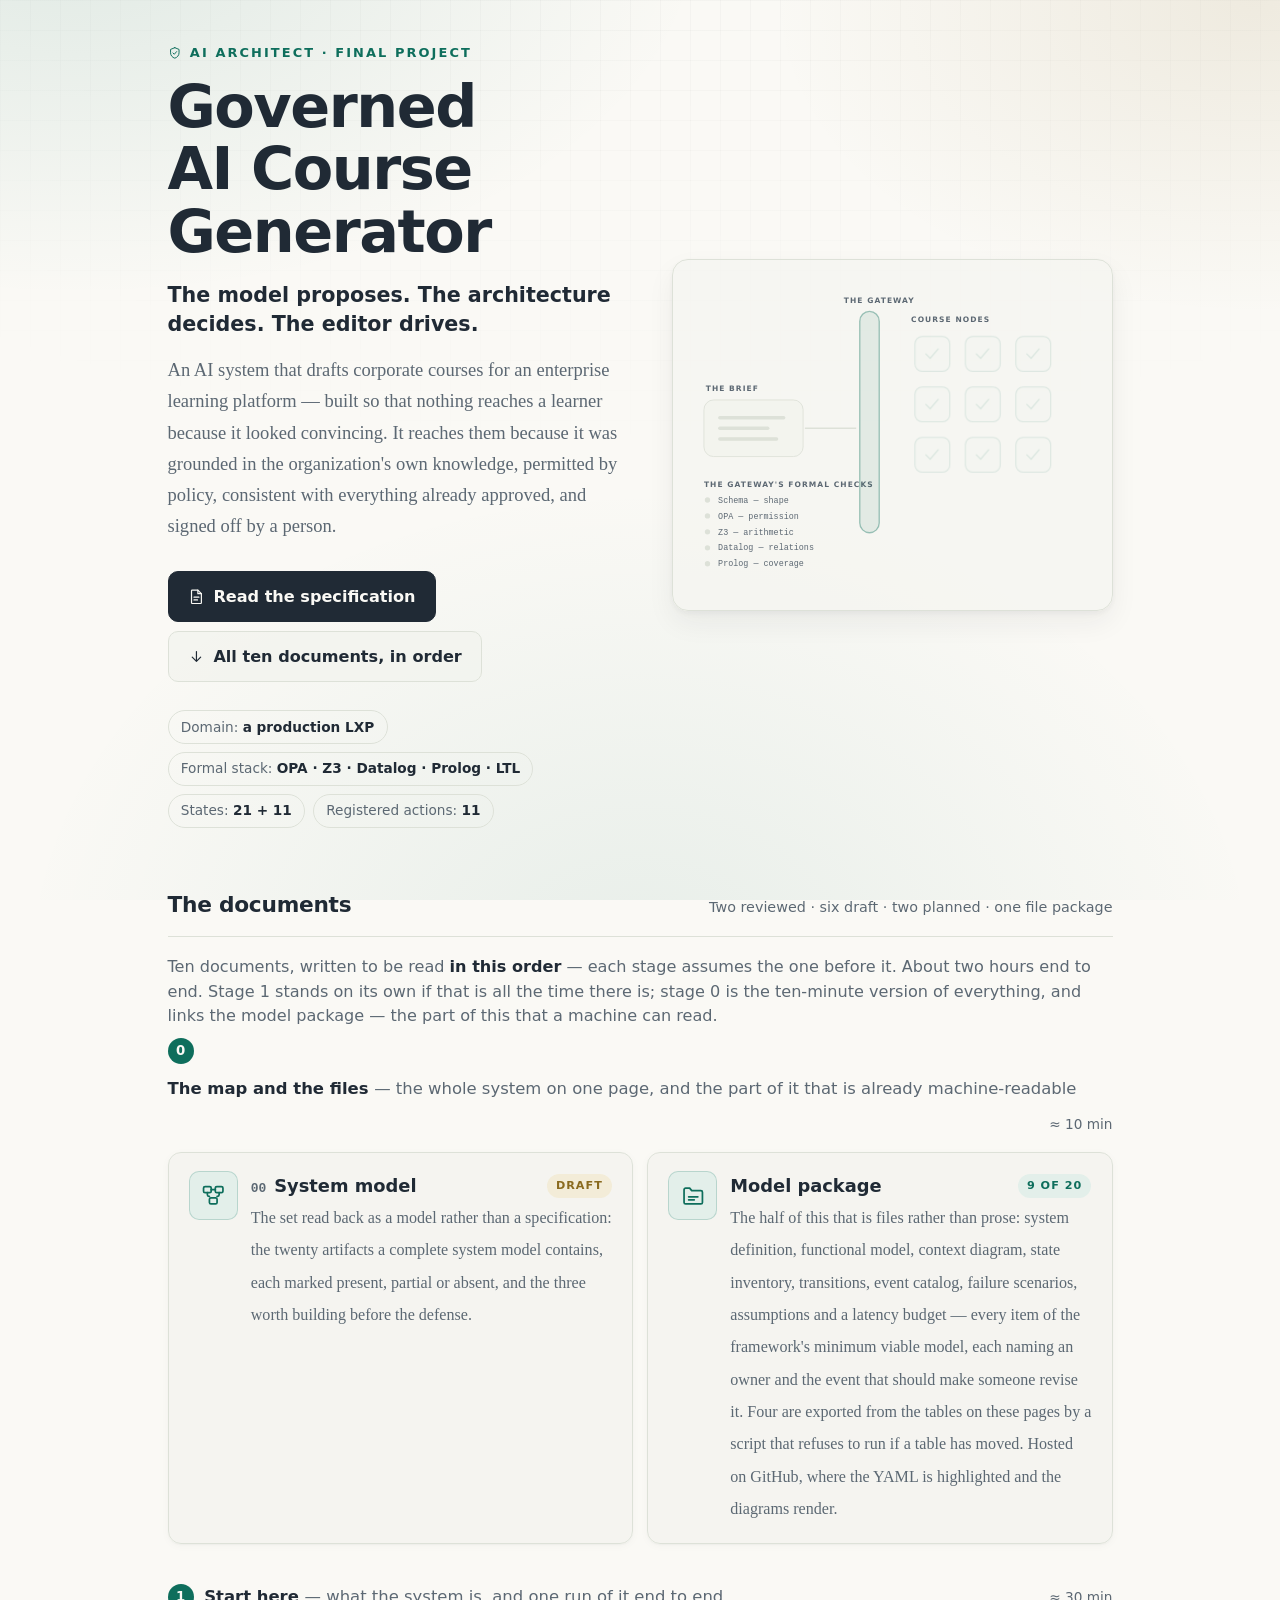
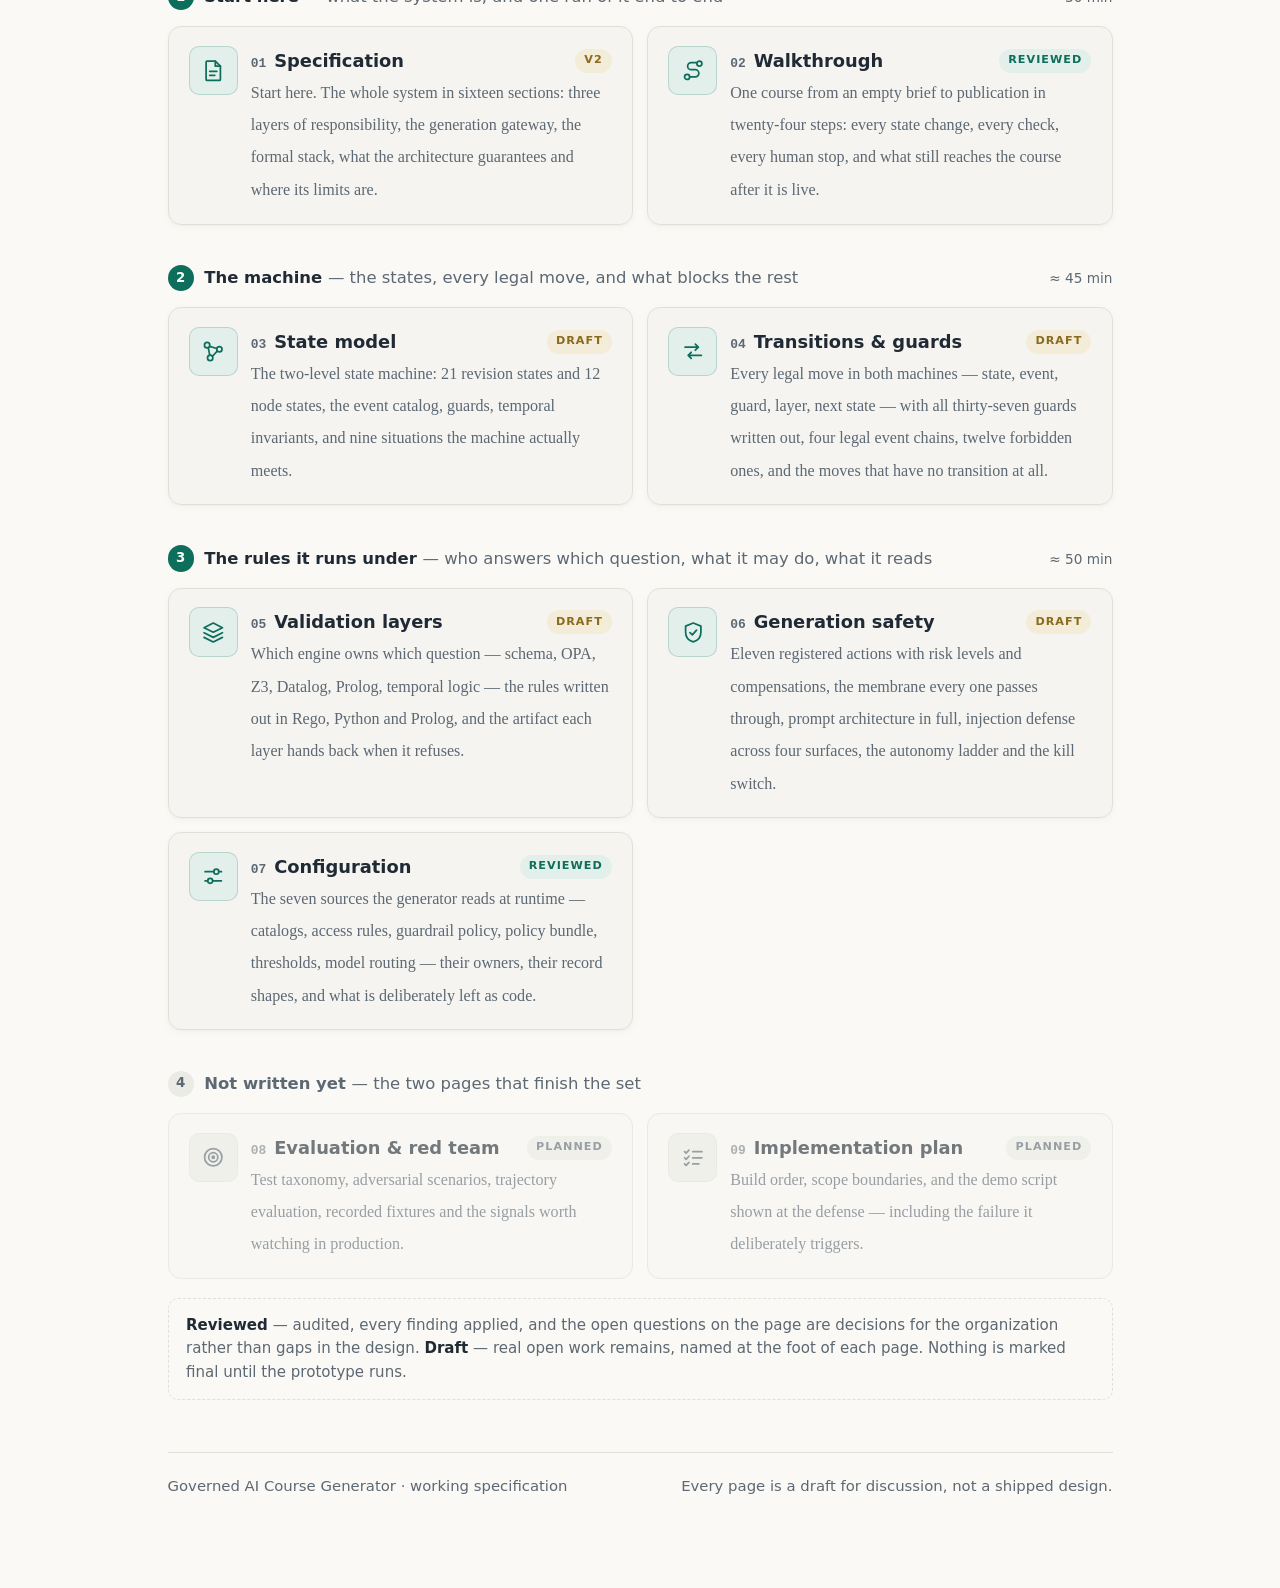
==== commit e1847e9e: "feat: give the node machine its own recovery state Two node transitions targeted ErrorRecovery, whic" ====
--- a/index.html
+++ b/index.html
@@ -226,7 +226,7 @@
         <span class="mk-icon"><svg class="ico" aria-hidden="true"><use href="#i-states"></use></svg></span>
         <span>
           <span class="mk-title"><span class="mk-name"><span class="mk-n">03</span>State model</span> <span class="status draft">draft</span></span>
-          <span class="mk-desc">The two-level state machine: 21 revision states and 11 node states, the event catalog, guards, temporal invariants, and nine situations the machine actually meets.</span>
+          <span class="mk-desc">The two-level state machine: 21 revision states and 12 node states, the event catalog, guards, temporal invariants, and nine situations the machine actually meets.</span>
         </span>
       </a>
 
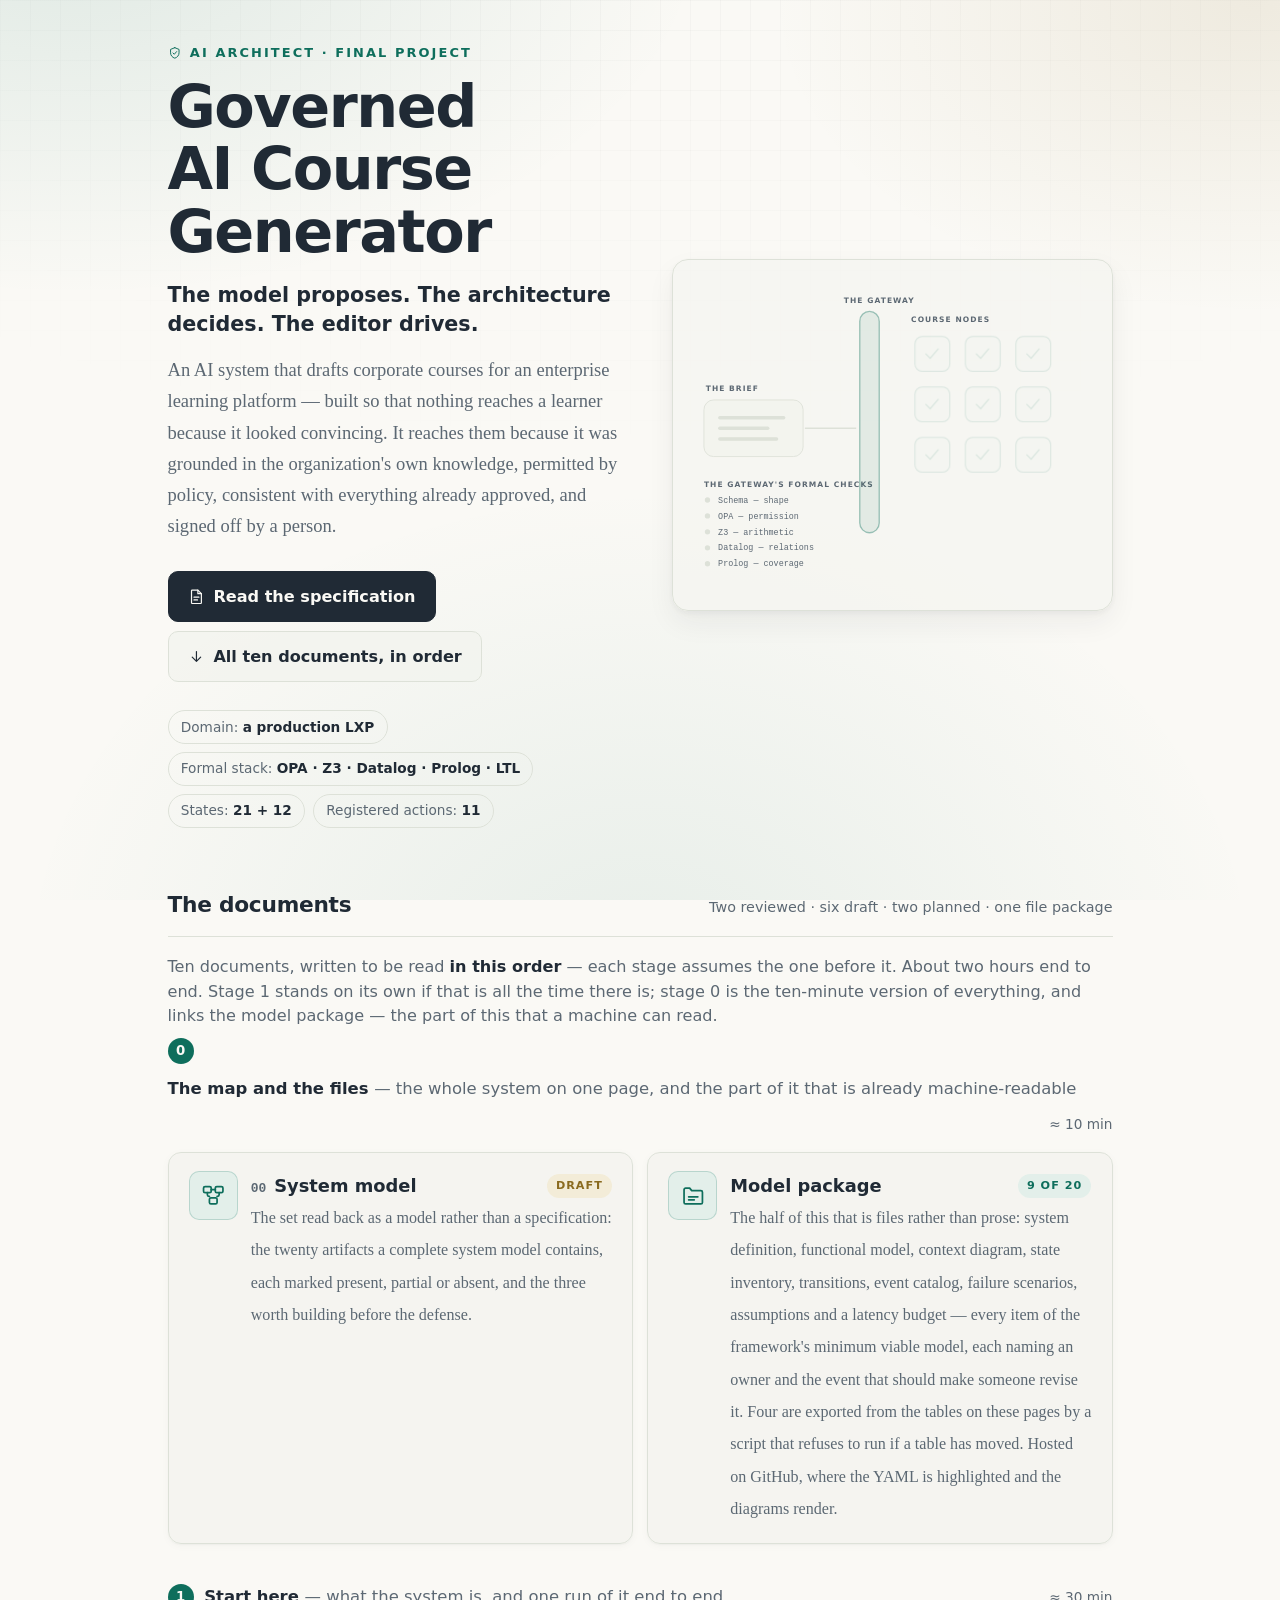
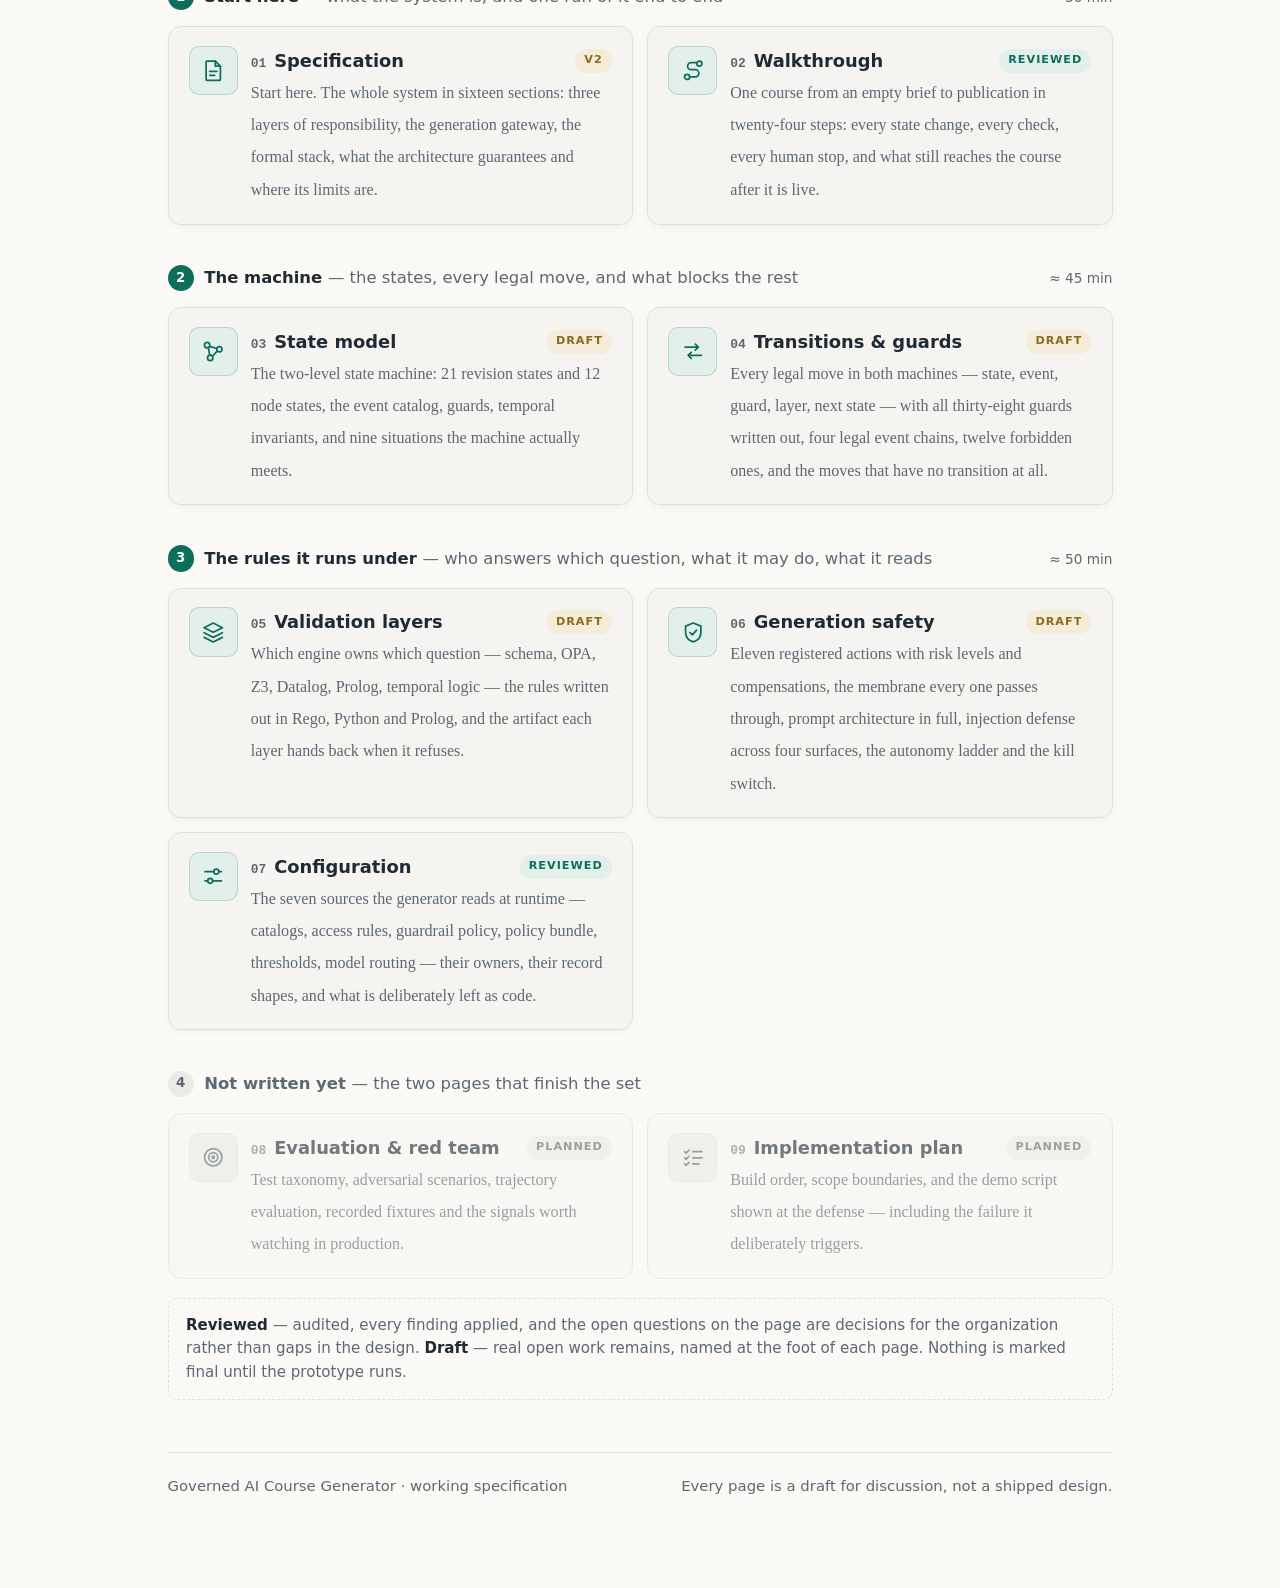
==== commit 985ee40c: "fix: finish the node recovery, and give the guardrail its own event Three corrections to the recover" ====
--- a/index.html
+++ b/index.html
@@ -63,7 +63,7 @@
       <div class="cover-facts">
         <span>Domain: <b>a production LXP</b></span>
         <span>Formal stack: <b>OPA · Z3 · Datalog · Prolog · LTL</b></span>
-        <span>States: <b>21 + 11</b></span>
+        <span>States: <b>21 + 12</b></span>
         <span>Registered actions: <b>11</b></span>
       </div>
     </div>
@@ -234,7 +234,7 @@
         <span class="mk-icon"><svg class="ico" aria-hidden="true"><use href="#i-transitions"></use></svg></span>
         <span>
           <span class="mk-title"><span class="mk-name"><span class="mk-n">04</span>Transitions &amp; guards</span> <span class="status draft">draft</span></span>
-          <span class="mk-desc">Every legal move in both machines — state, event, guard, layer, next state — with all thirty-seven guards written out, four legal event chains, twelve forbidden ones, and the moves that have no transition at all.</span>
+          <span class="mk-desc">Every legal move in both machines — state, event, guard, layer, next state — with all thirty-eight guards written out, four legal event chains, twelve forbidden ones, and the moves that have no transition at all.</span>
         </span>
       </a>
 
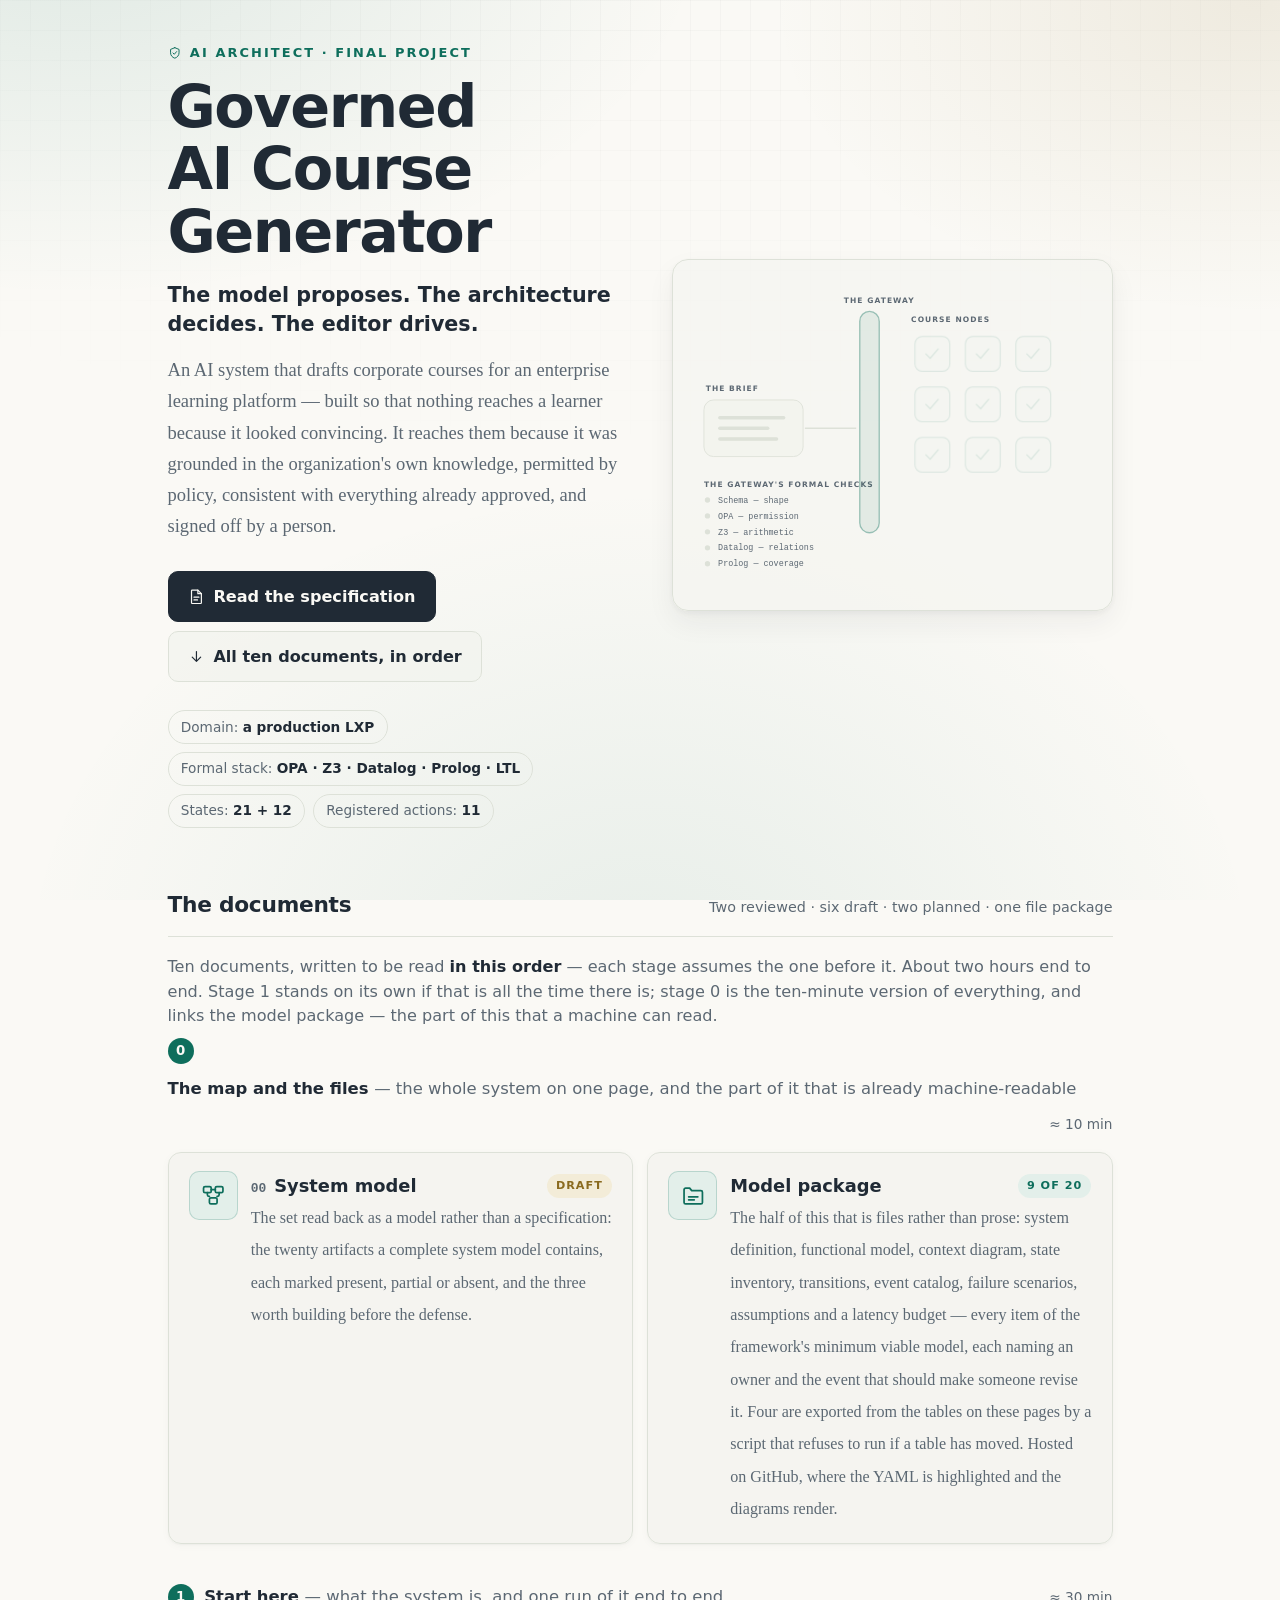
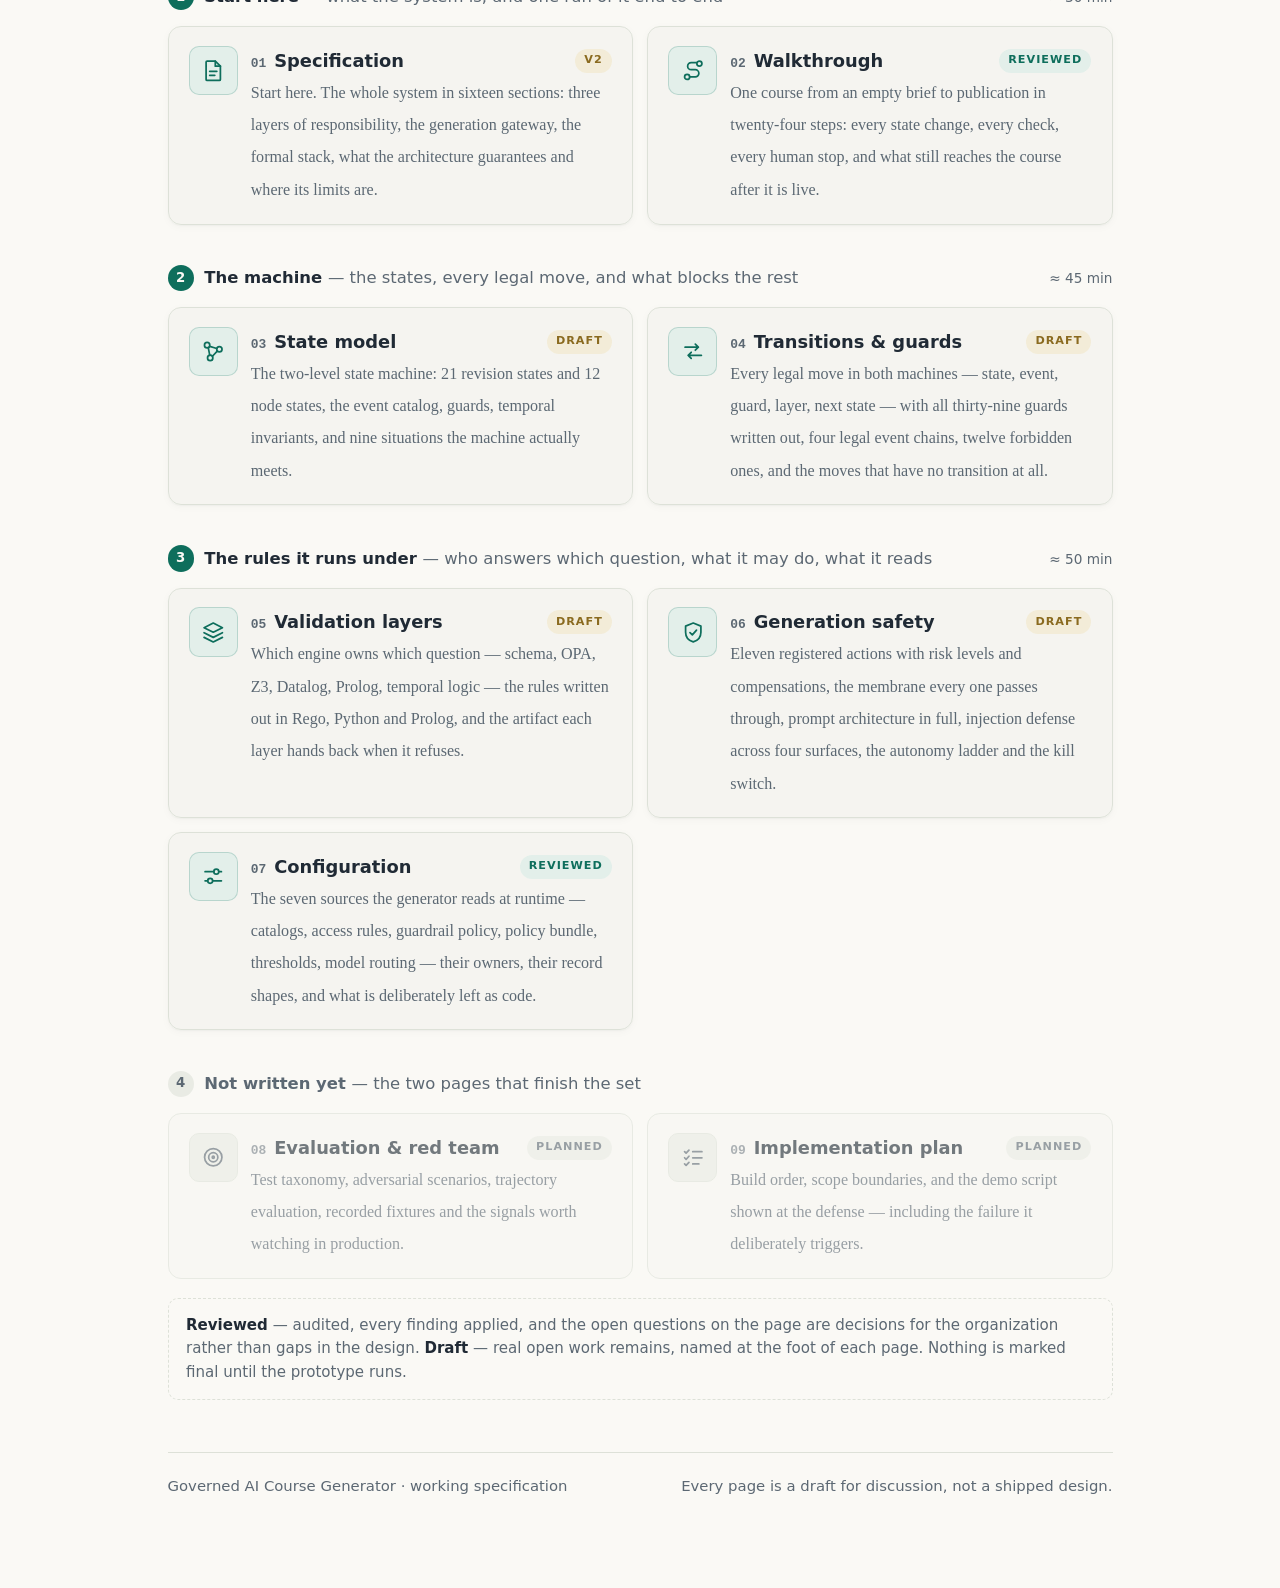
==== commit 5c6c57e0: "model: amend after running the tables as a machine Four rows and one re-routed refusal: an outline e" ====
--- a/index.html
+++ b/index.html
@@ -234,7 +234,7 @@
         <span class="mk-icon"><svg class="ico" aria-hidden="true"><use href="#i-transitions"></use></svg></span>
         <span>
           <span class="mk-title"><span class="mk-name"><span class="mk-n">04</span>Transitions &amp; guards</span> <span class="status draft">draft</span></span>
-          <span class="mk-desc">Every legal move in both machines — state, event, guard, layer, next state — with all thirty-eight guards written out, four legal event chains, twelve forbidden ones, and the moves that have no transition at all.</span>
+          <span class="mk-desc">Every legal move in both machines — state, event, guard, layer, next state — with all thirty-nine guards written out, four legal event chains, twelve forbidden ones, and the moves that have no transition at all.</span>
         </span>
       </a>
 
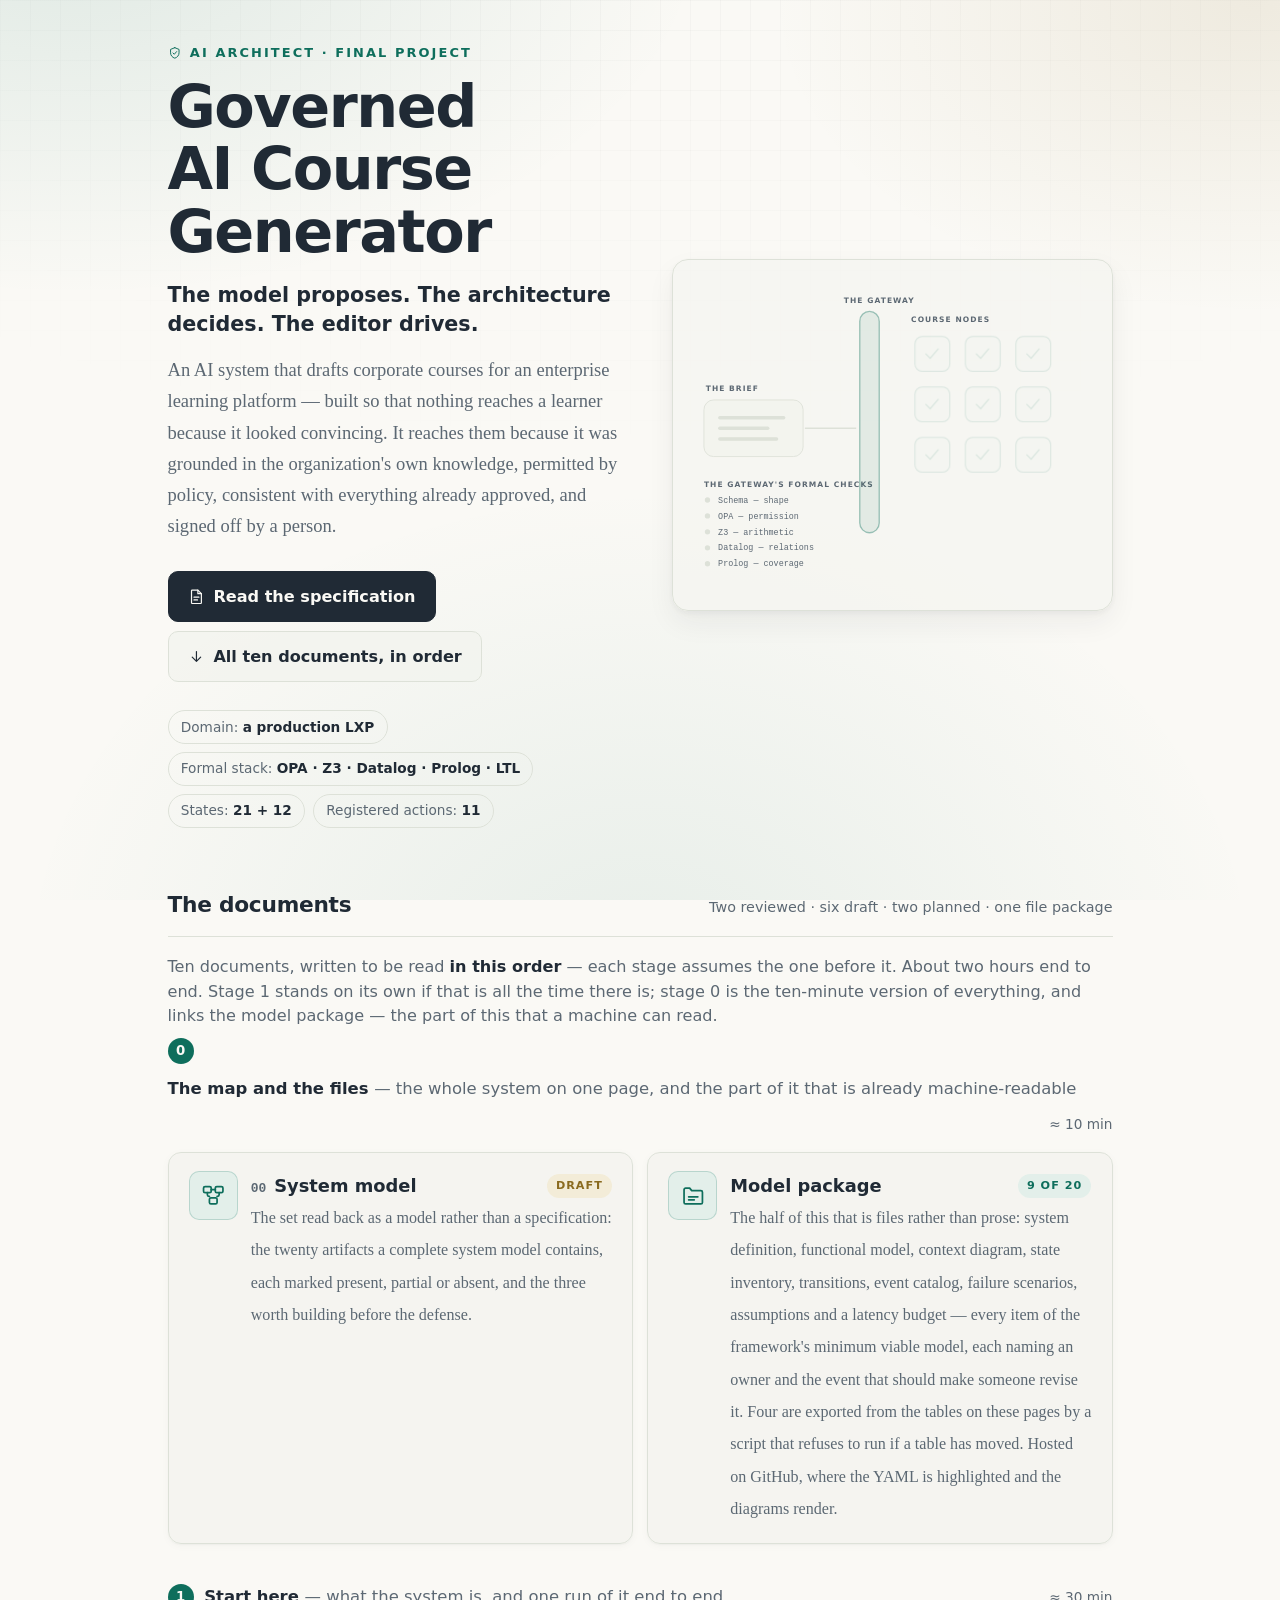
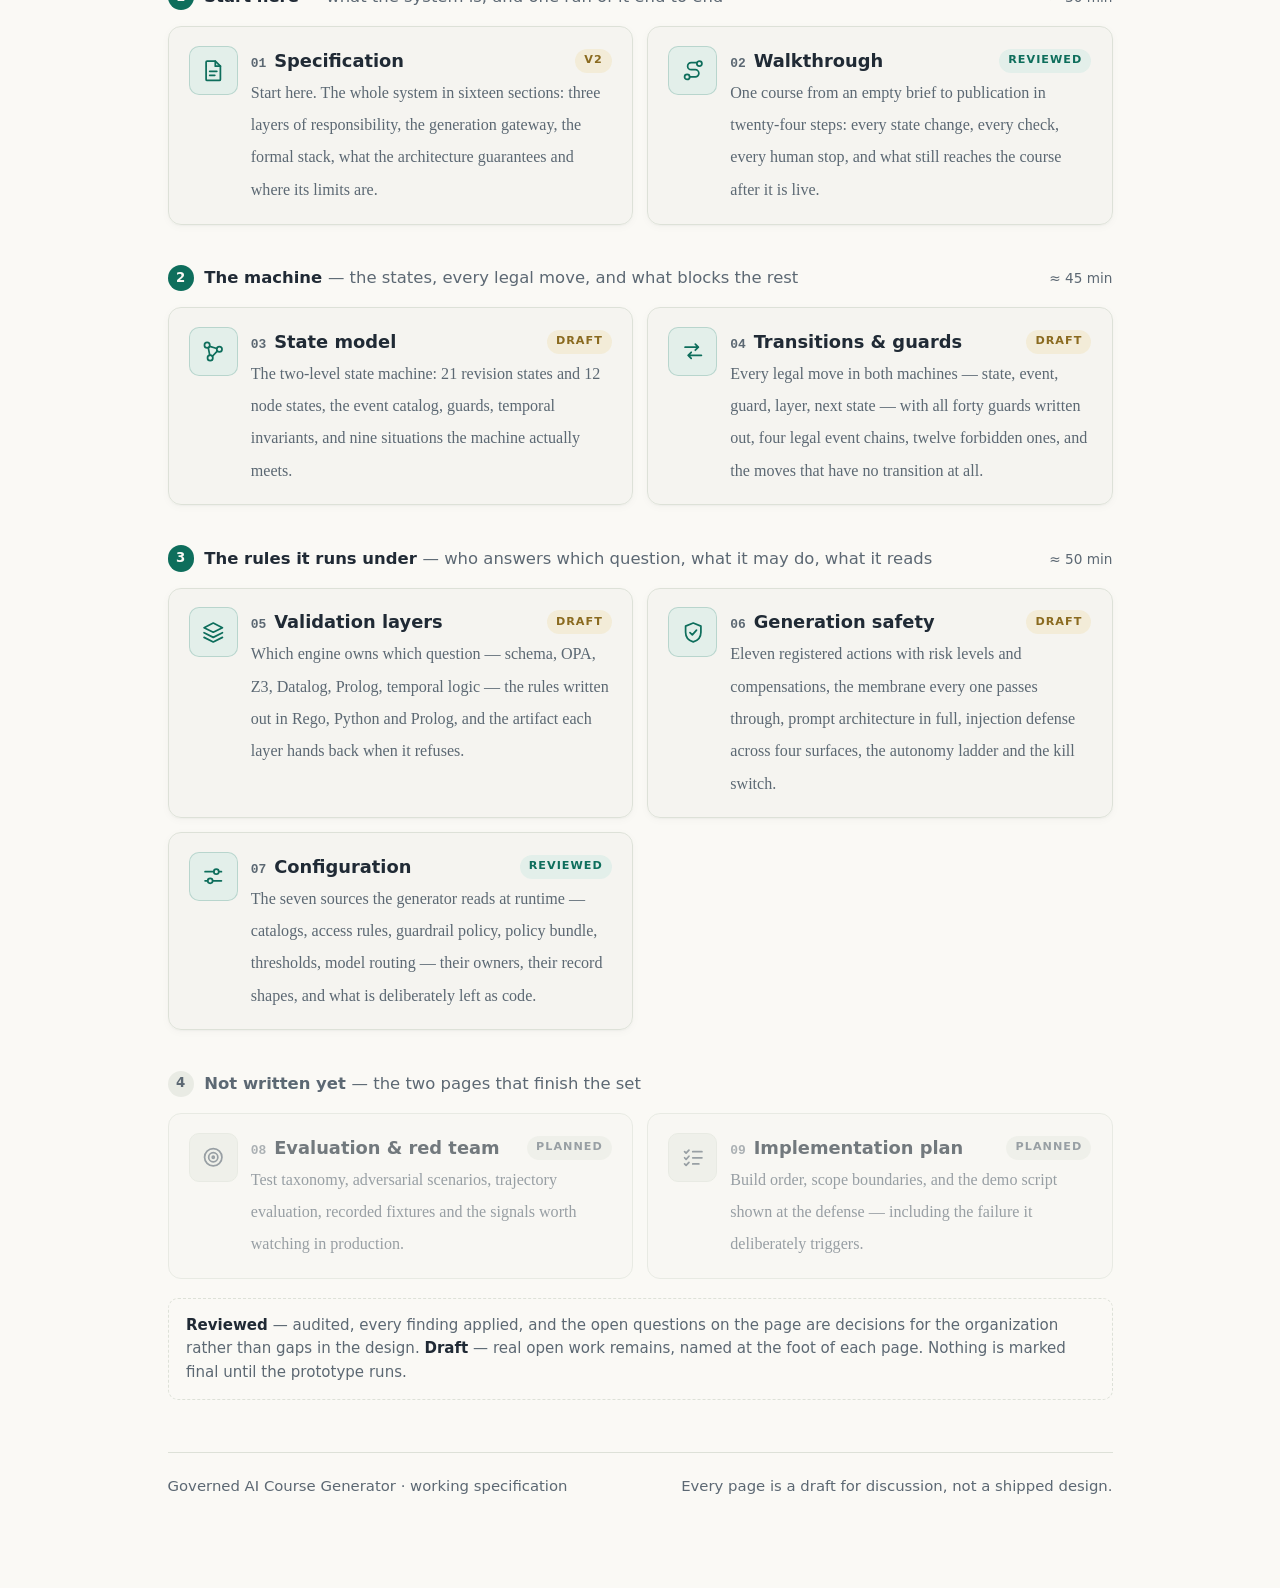
==== commit b90ad030: "model: guard where an exam lands and is approved; stamp what the checks ran under; a draft follows t" ====
--- a/index.html
+++ b/index.html
@@ -234,7 +234,7 @@
         <span class="mk-icon"><svg class="ico" aria-hidden="true"><use href="#i-transitions"></use></svg></span>
         <span>
           <span class="mk-title"><span class="mk-name"><span class="mk-n">04</span>Transitions &amp; guards</span> <span class="status draft">draft</span></span>
-          <span class="mk-desc">Every legal move in both machines — state, event, guard, layer, next state — with all thirty-nine guards written out, four legal event chains, twelve forbidden ones, and the moves that have no transition at all.</span>
+          <span class="mk-desc">Every legal move in both machines — state, event, guard, layer, next state — with all forty guards written out, four legal event chains, twelve forbidden ones, and the moves that have no transition at all.</span>
         </span>
       </a>
 
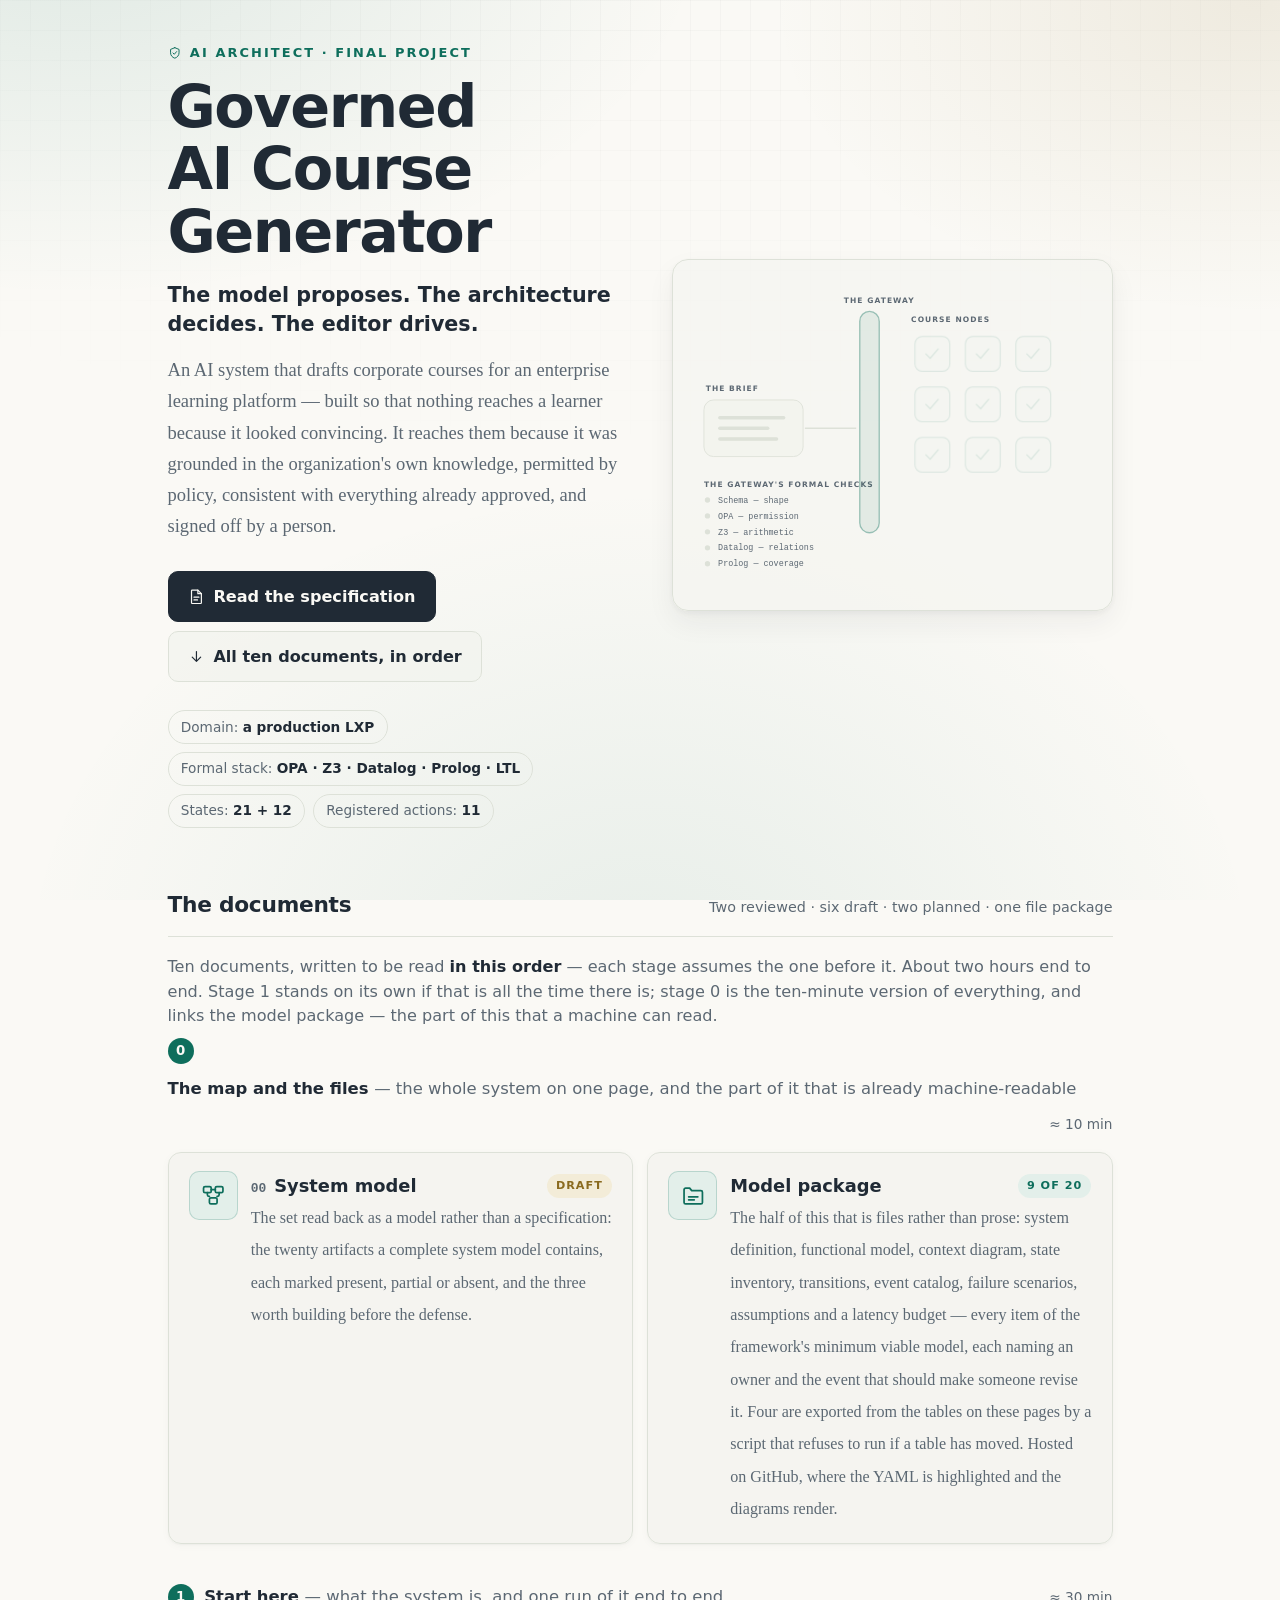
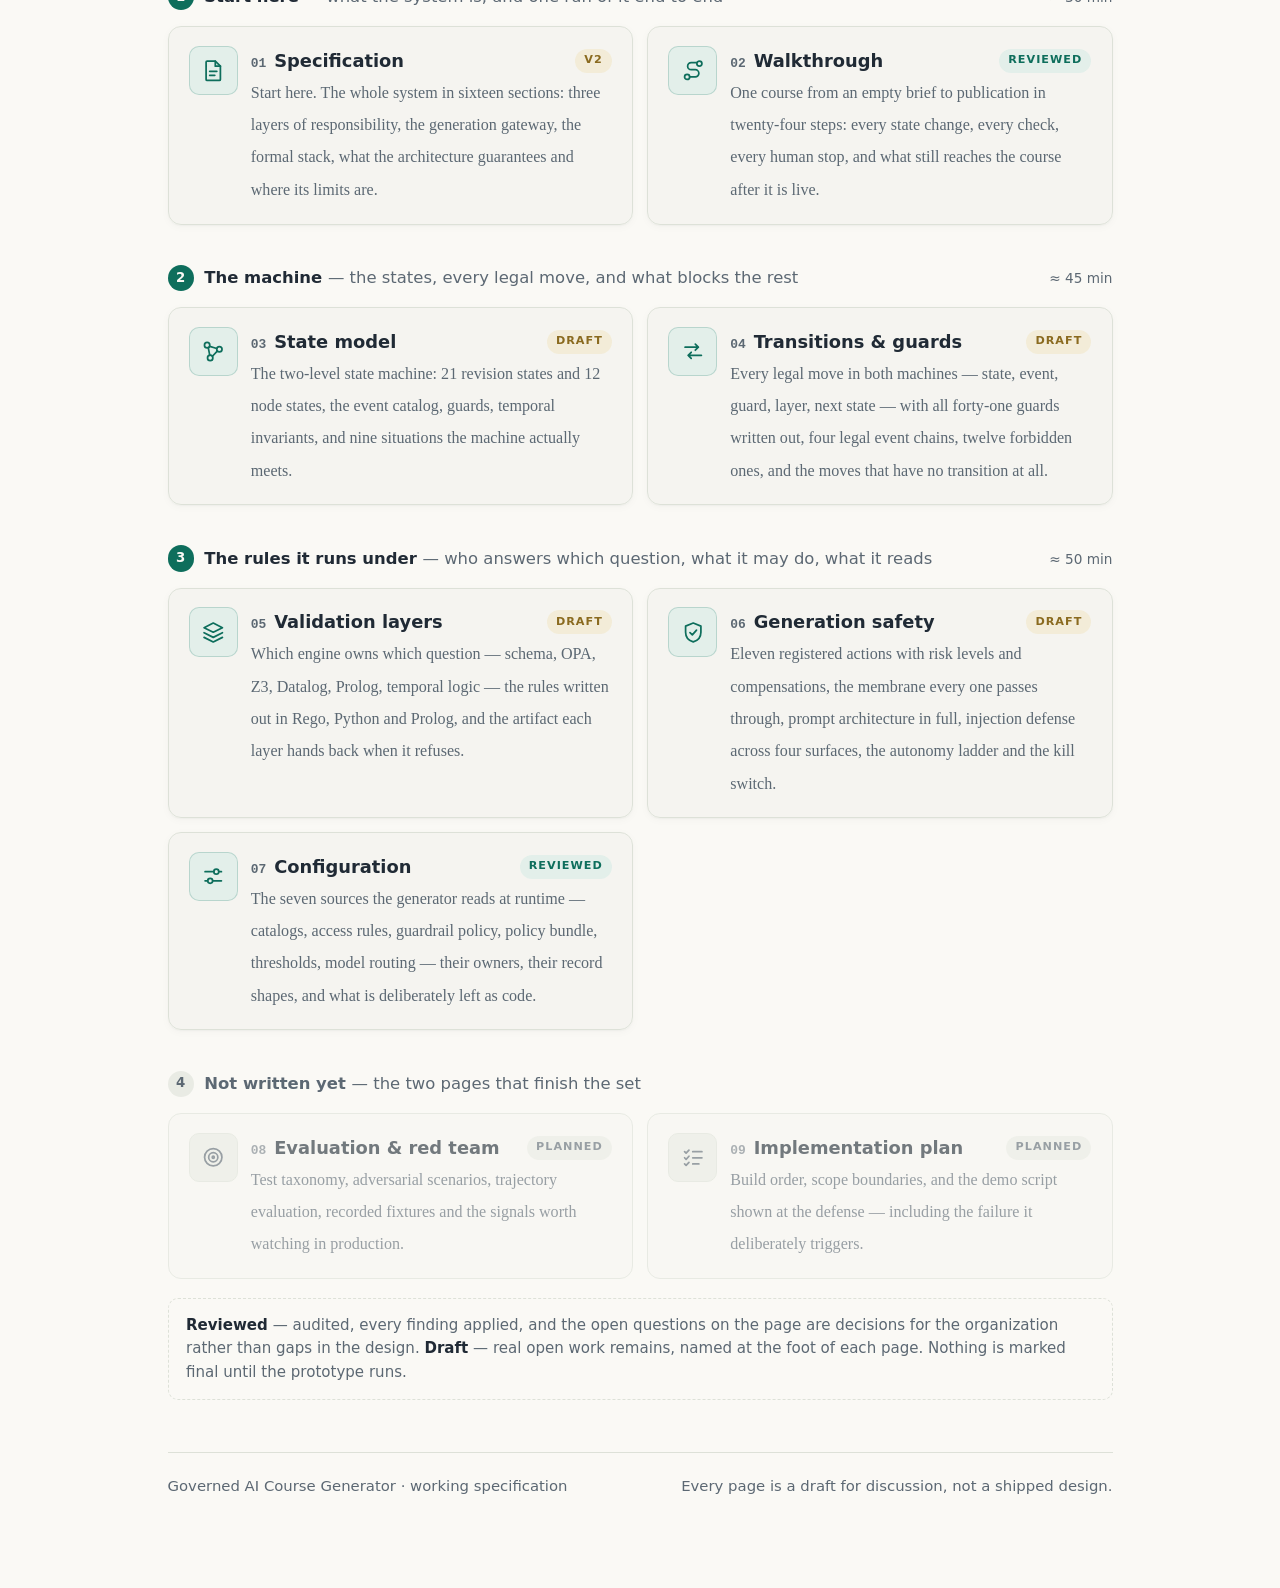
==== commit f3951eea: "model: consent to a notice names its words and is spent by it; a withdrawn course may tell its learn" ====
--- a/index.html
+++ b/index.html
@@ -234,7 +234,7 @@
         <span class="mk-icon"><svg class="ico" aria-hidden="true"><use href="#i-transitions"></use></svg></span>
         <span>
           <span class="mk-title"><span class="mk-name"><span class="mk-n">04</span>Transitions &amp; guards</span> <span class="status draft">draft</span></span>
-          <span class="mk-desc">Every legal move in both machines — state, event, guard, layer, next state — with all forty guards written out, four legal event chains, twelve forbidden ones, and the moves that have no transition at all.</span>
+          <span class="mk-desc">Every legal move in both machines — state, event, guard, layer, next state — with all forty-one guards written out, four legal event chains, twelve forbidden ones, and the moves that have no transition at all.</span>
         </span>
       </a>
 
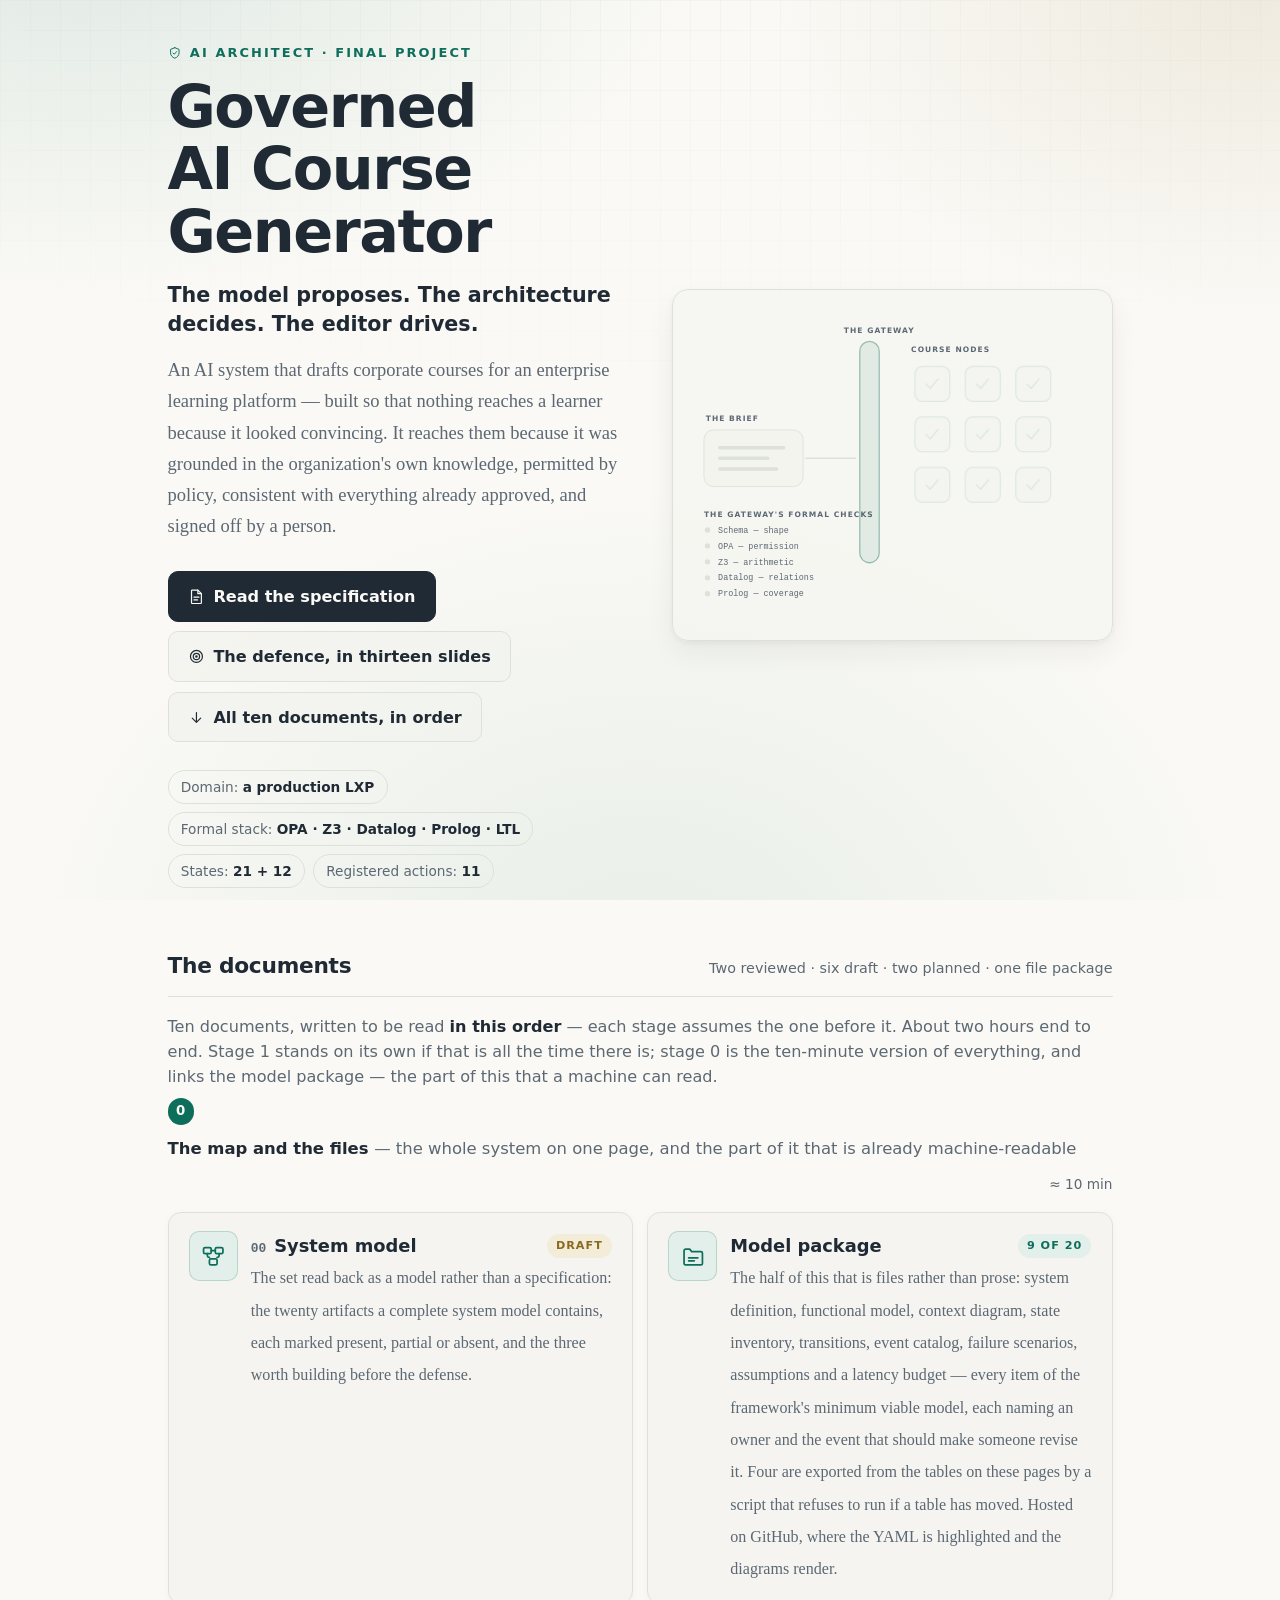
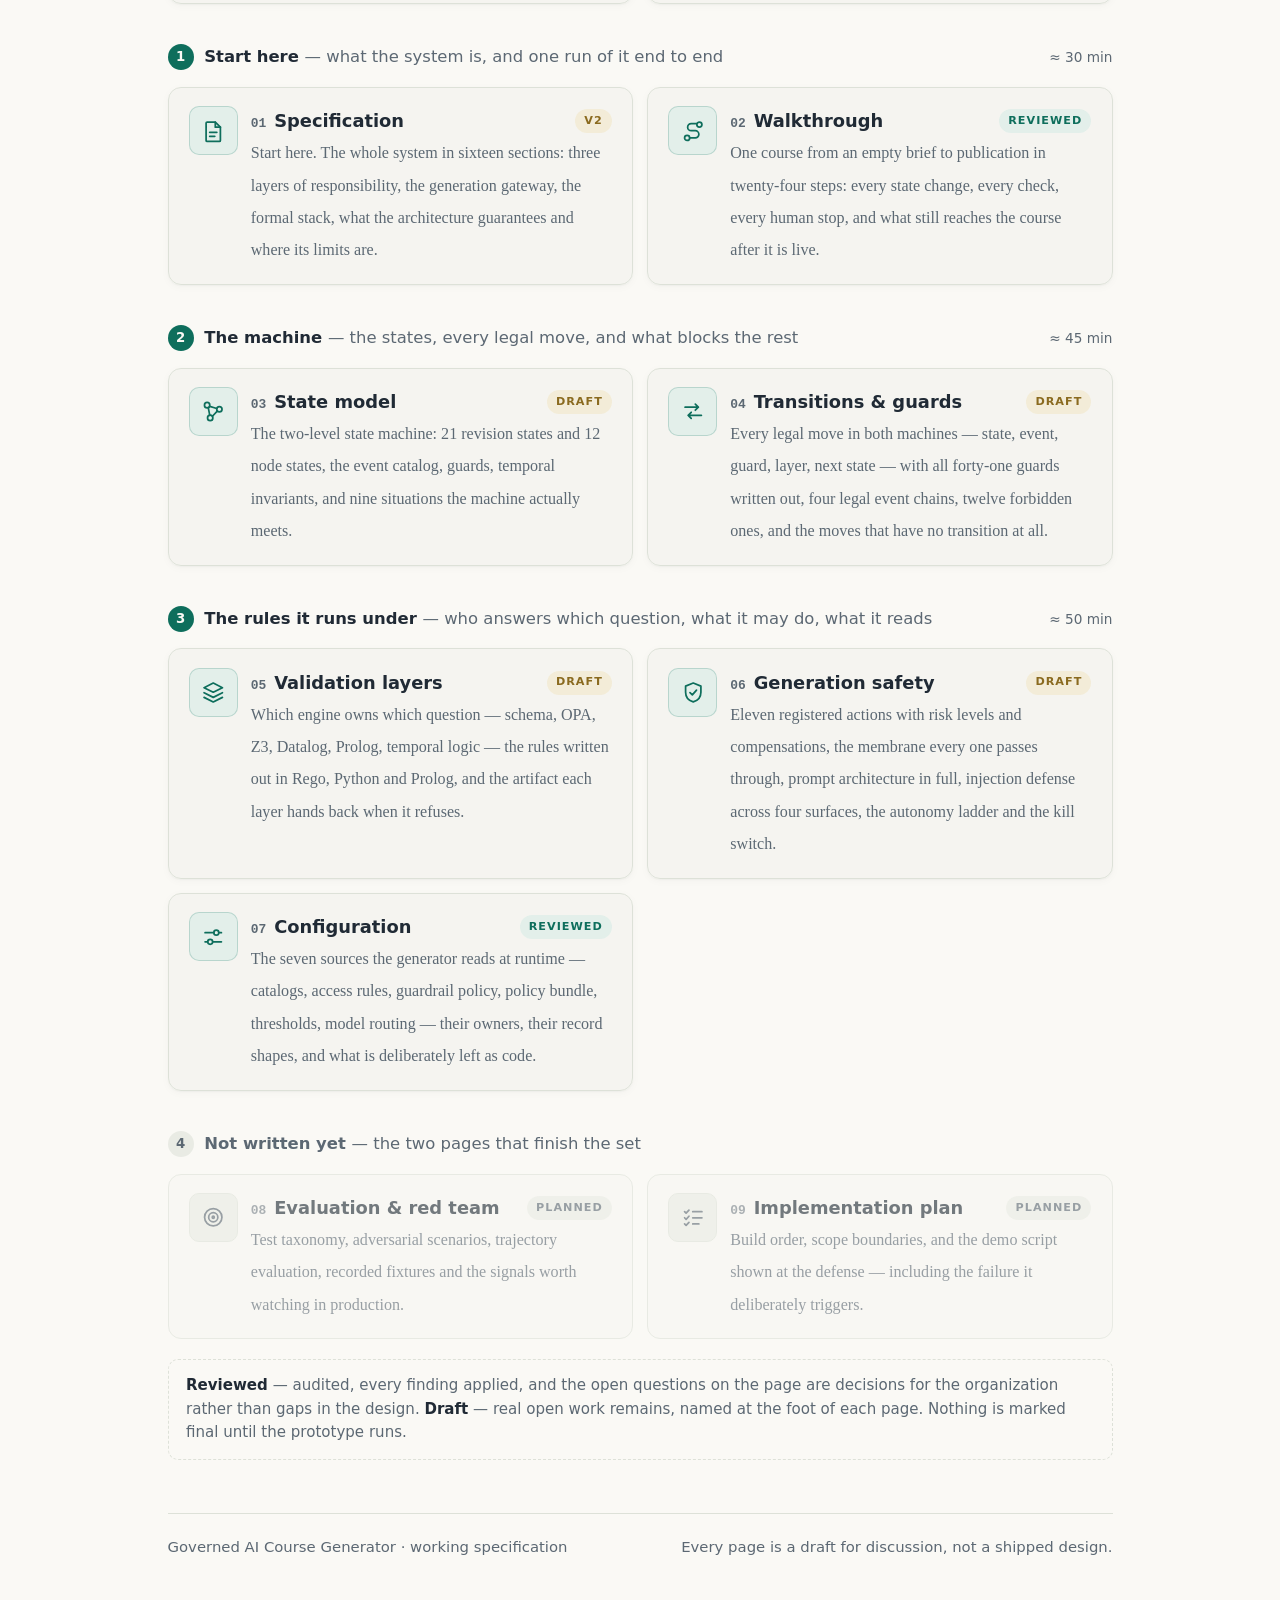
==== commit f2eba3c7: "defence: thirteen slides for the final presentation, sized for a projector, with the demo recording" ====
--- a/index.html
+++ b/index.html
@@ -54,6 +54,10 @@
           <svg class="ico" aria-hidden="true"><use href="#i-spec"></use></svg>
           Read the specification
         </a>
+        <a class="cta" href="defence.html">
+          <svg class="ico" aria-hidden="true"><use href="#i-eval"></use></svg>
+          The defence, in thirteen slides
+        </a>
         <a class="cta" href="#documents">
           <svg class="ico" aria-hidden="true"><use href="#i-down"></use></svg>
           All ten documents, in order
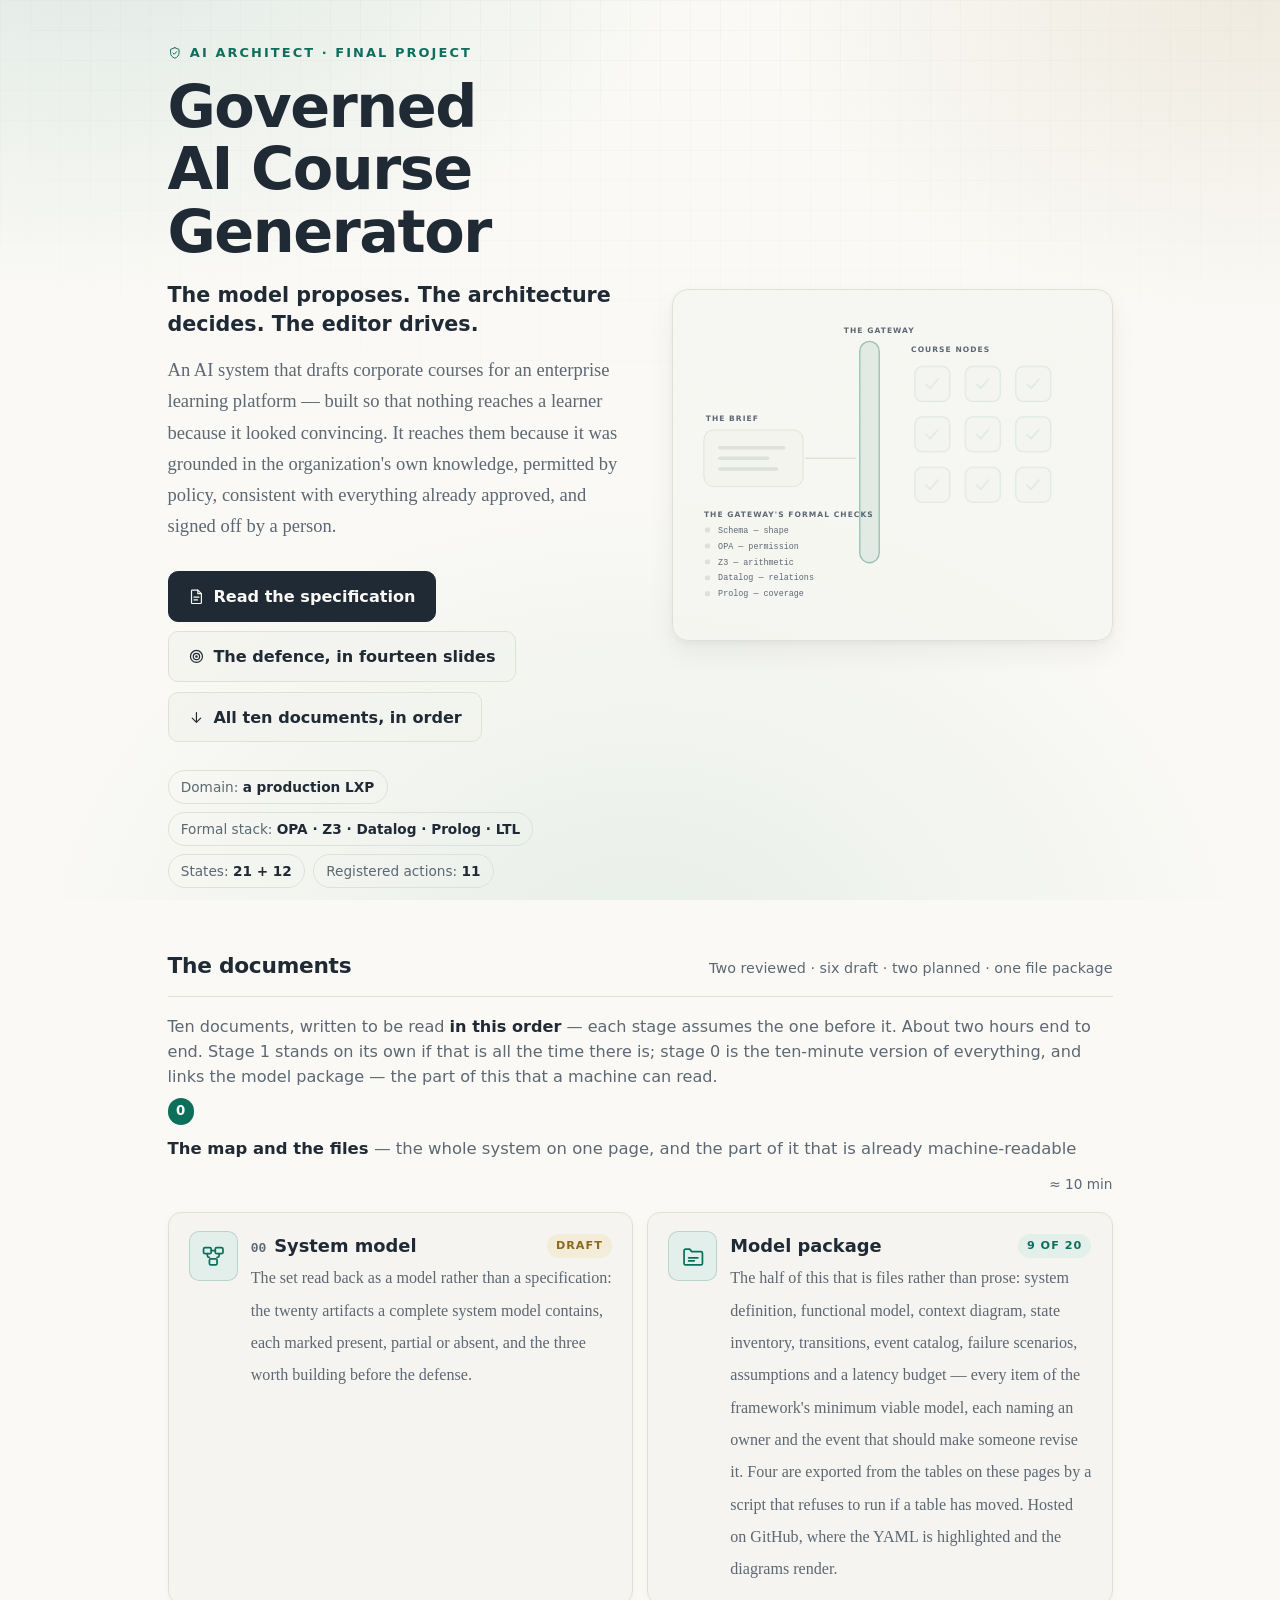
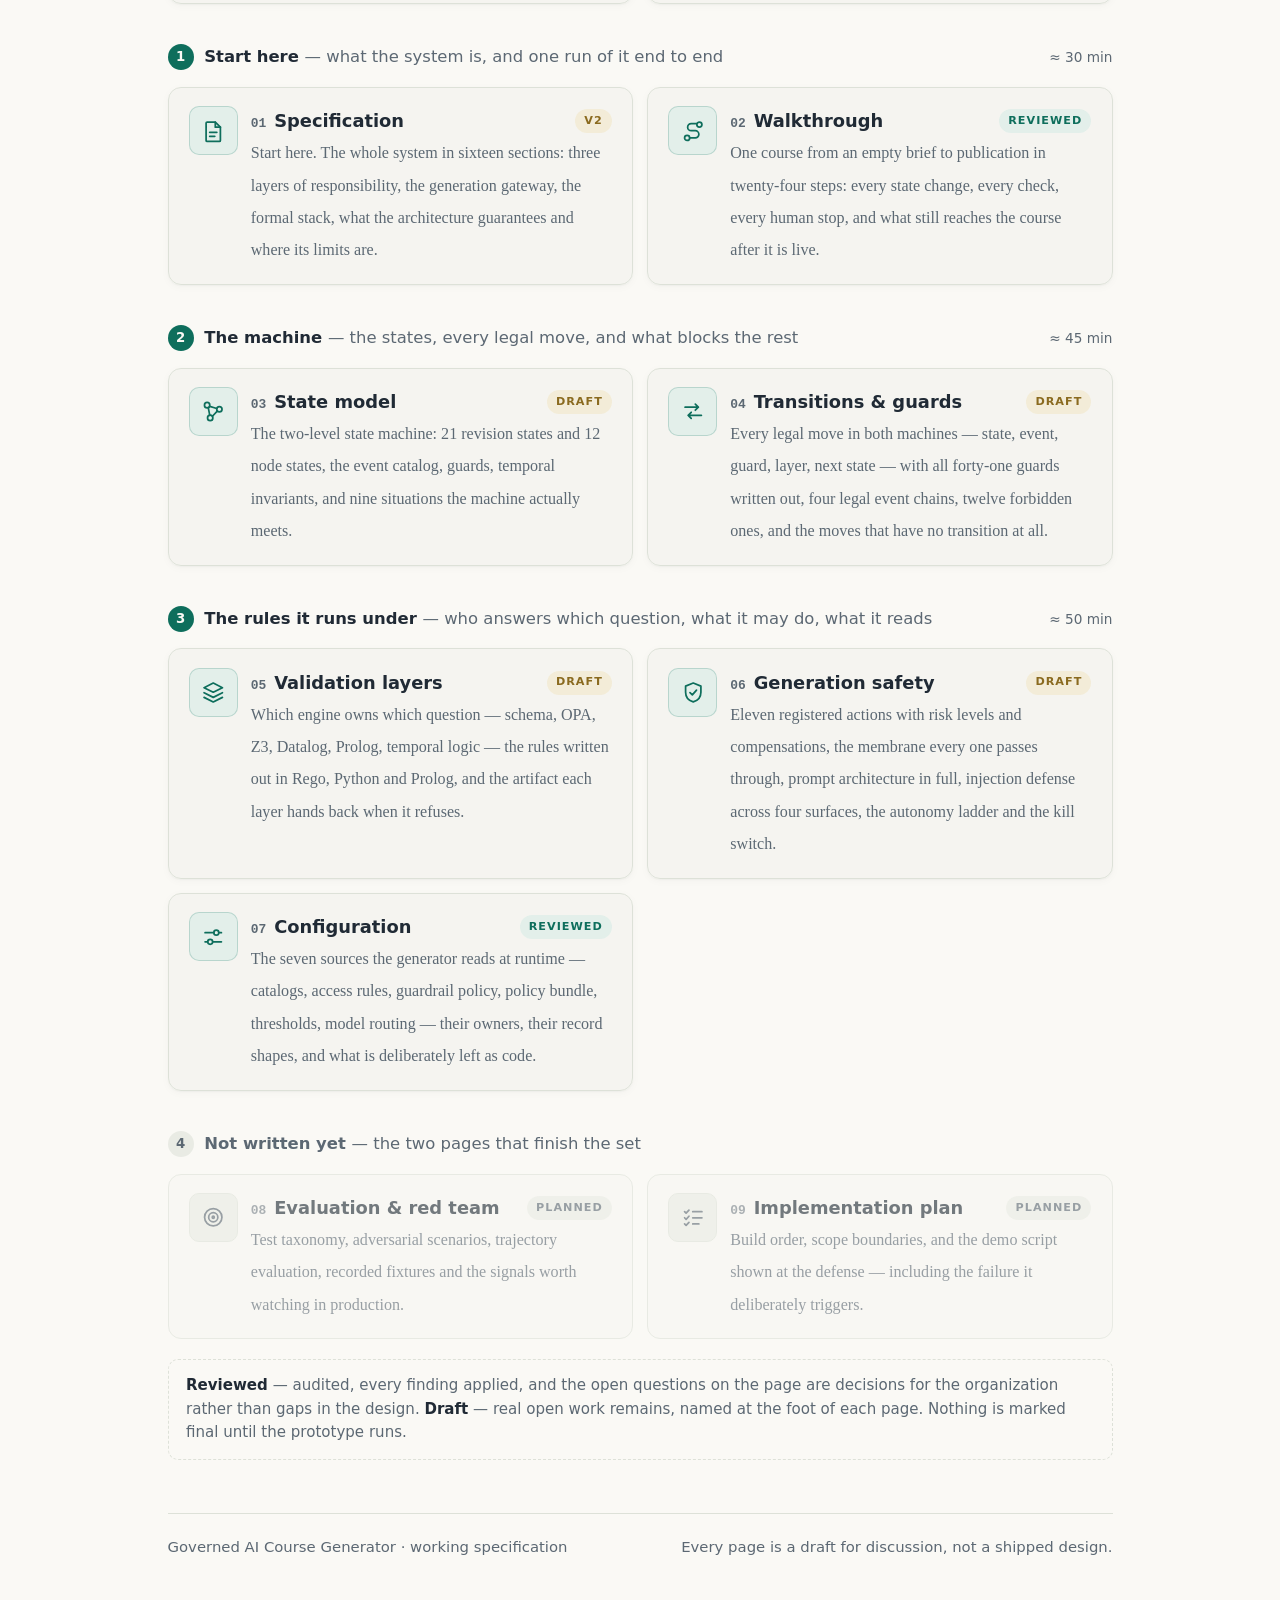
==== commit e4790ecd: "defence: images, designed end to end and not generated, on a slide of their own How an illustration " ====
--- a/index.html
+++ b/index.html
@@ -56,7 +56,7 @@
         </a>
         <a class="cta" href="defence.html">
           <svg class="ico" aria-hidden="true"><use href="#i-eval"></use></svg>
-          The defence, in thirteen slides
+          The defence, in fourteen slides
         </a>
         <a class="cta" href="#documents">
           <svg class="ico" aria-hidden="true"><use href="#i-down"></use></svg>
